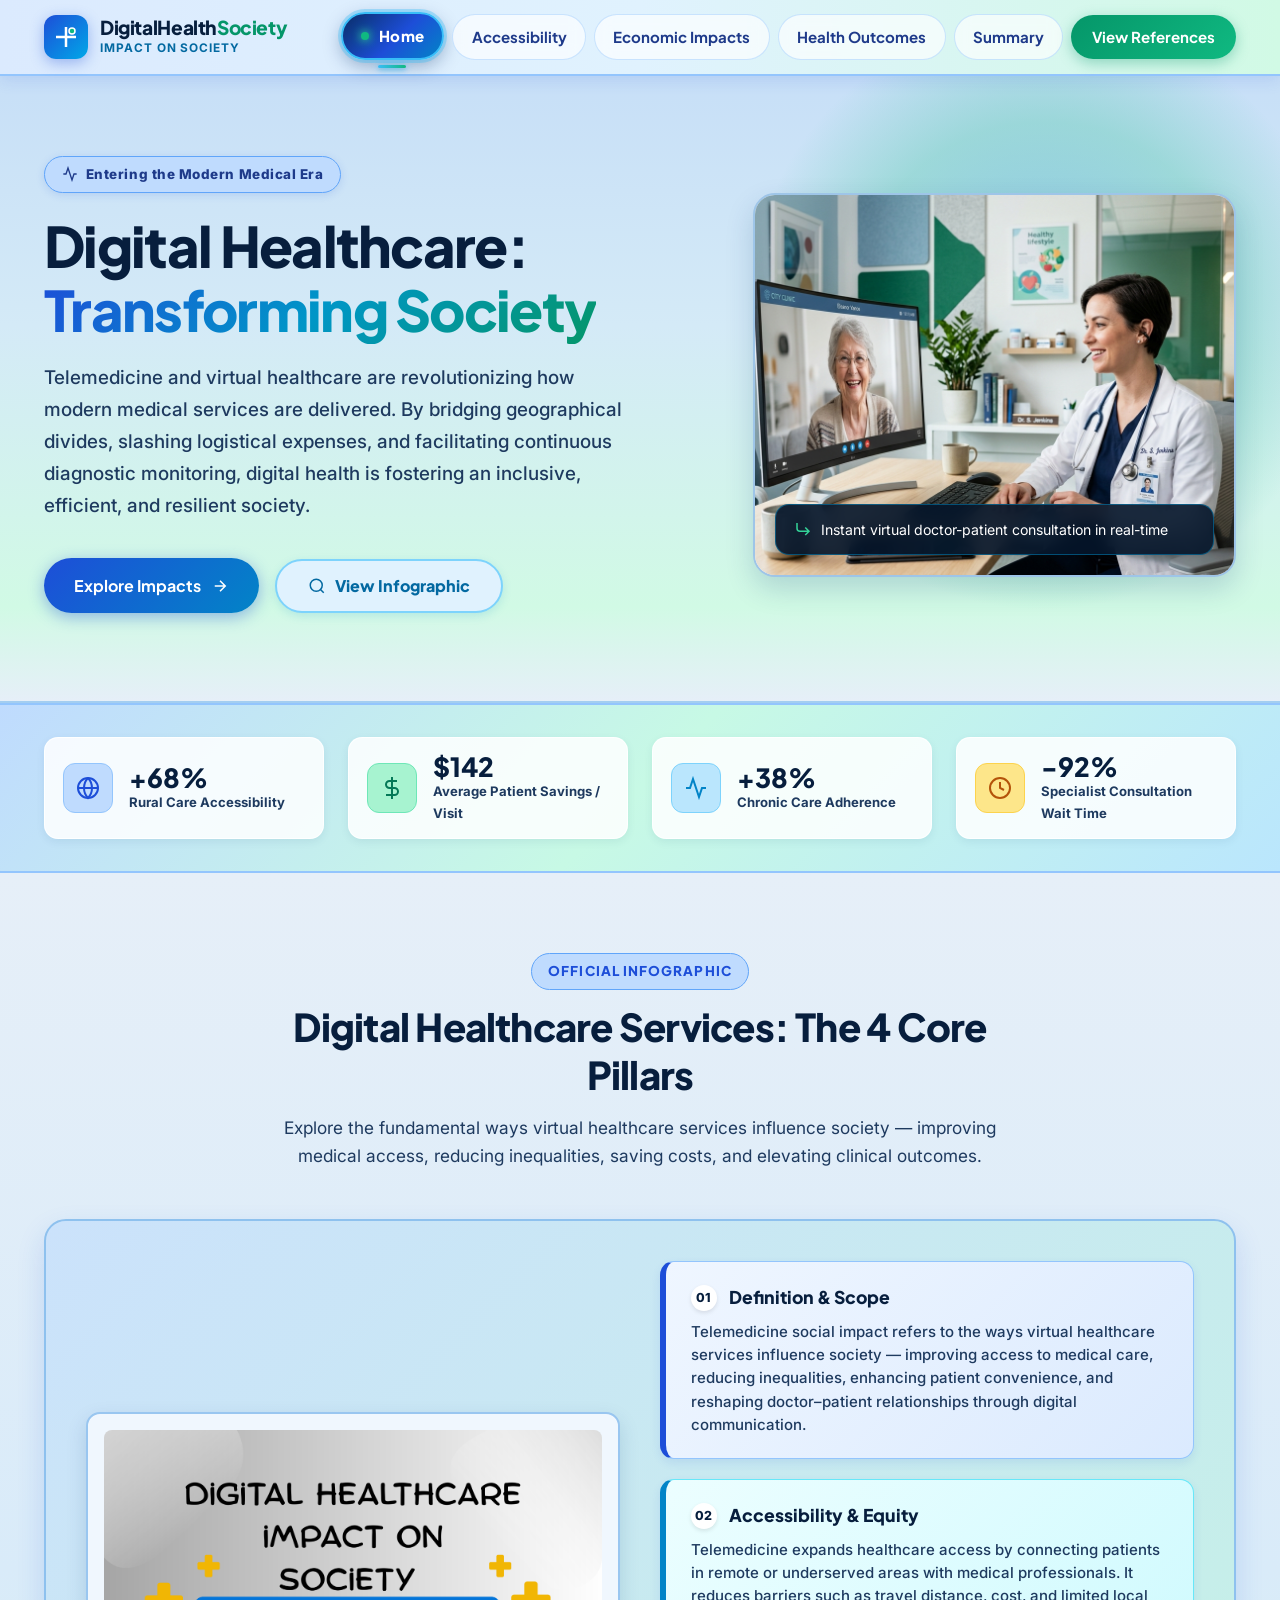
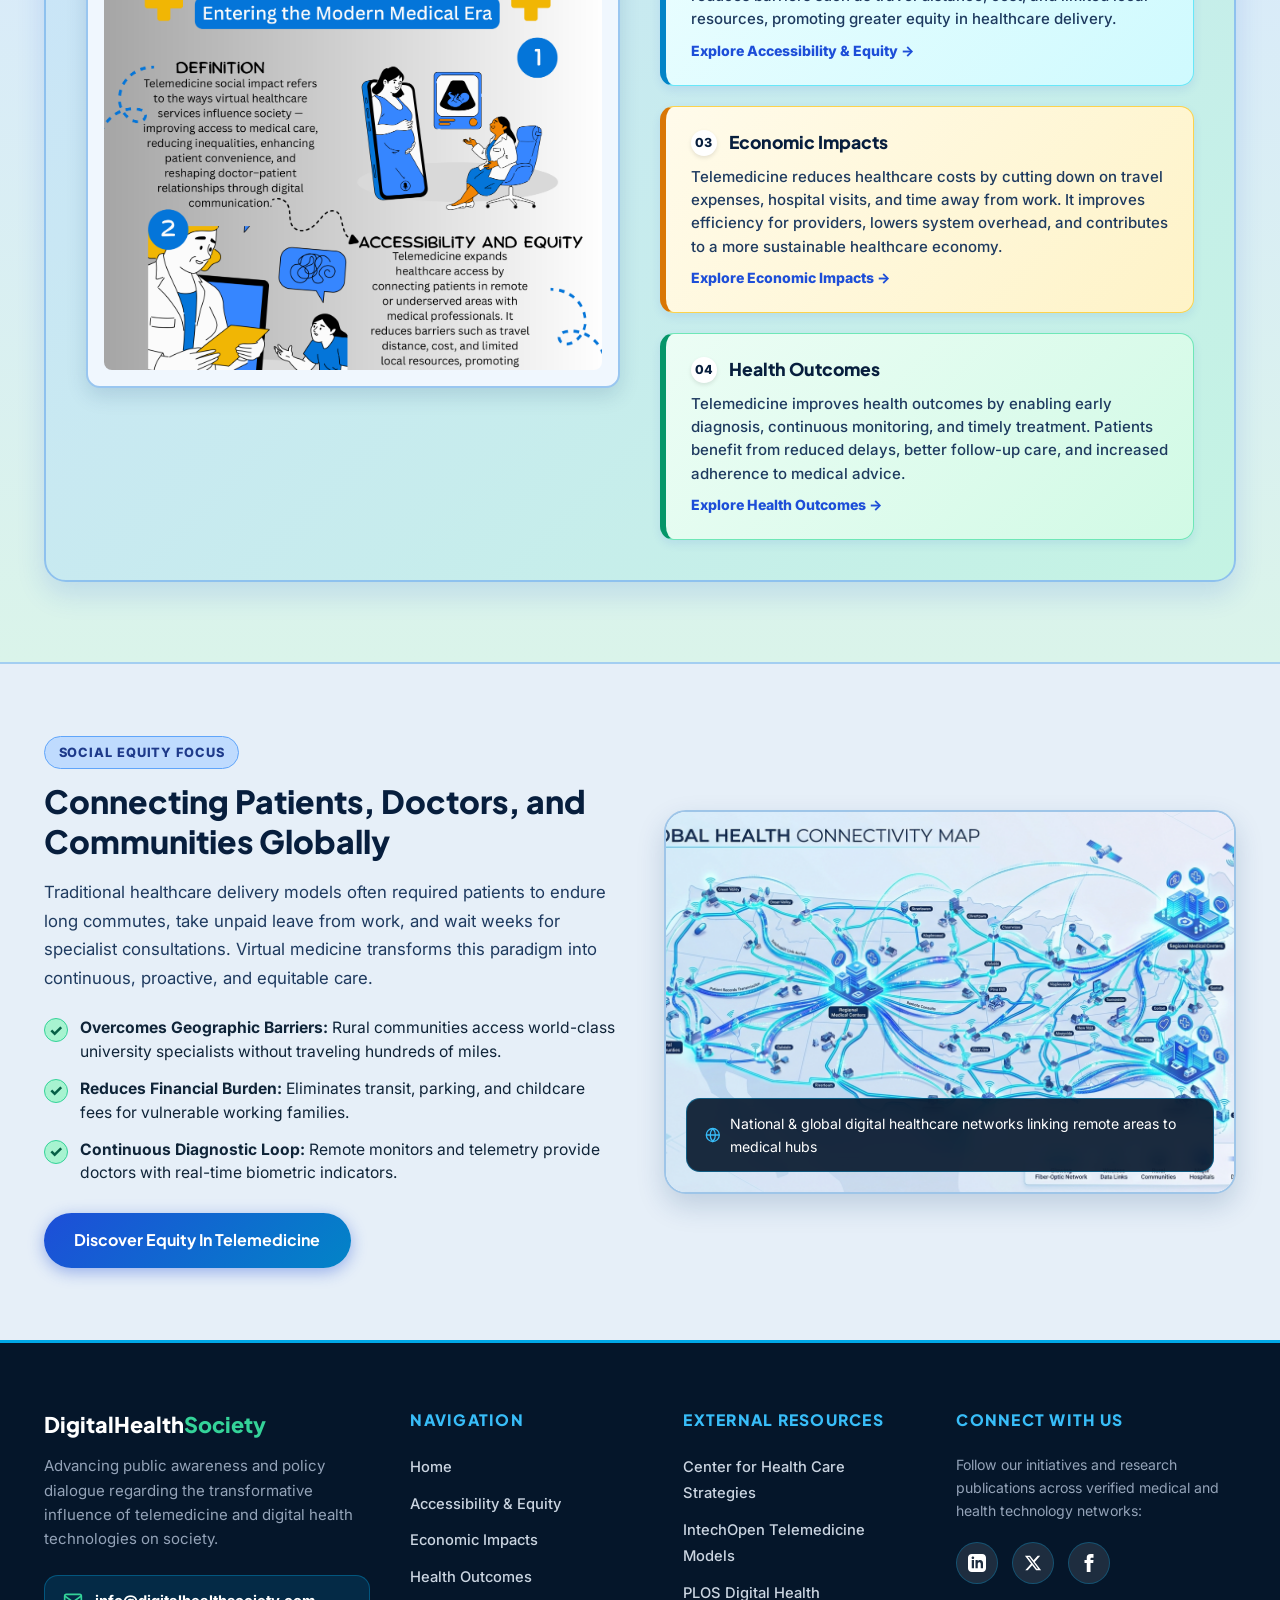
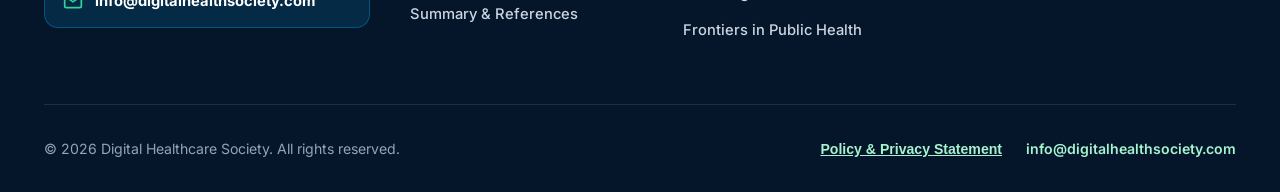
==== index.html @ 811aca98 "Initial commit" ====
<!DOCTYPE html>
<html lang="en">
<head>
  <meta charset="UTF-8">
  <meta name="viewport" content="width=device-width, initial-scale=1.0">
  <title>Digital Healthcare: Transforming Society | Telemedicine Social Impact</title>
  <meta name="description" content="Explore how telemedicine and digital healthcare influence society through expanded accessibility and equity, economic efficiency, and superior health outcomes.">
  <meta name="keywords" content="digital healthcare impact, telemedicine society, healthcare equity, virtual medicine, health outcomes, medical technology">
  
  <!-- Google Fonts: Plus Jakarta Sans & Inter -->
  <link rel="preconnect" href="https://fonts.googleapis.com">
  <link rel="preconnect" href="https://fonts.gstatic.com" crossorigin>
  <link href="https://fonts.googleapis.com/css2?family=Inter:wght@300;400;500;600;700&family=Plus+Jakarta+Sans:wght@500;600;700;800&display=swap" rel="stylesheet">
  
  <link rel="stylesheet" href="css/style.css">
  <link rel="icon" type="image/svg+xml" href="data:image/svg+xml,<svg xmlns='http://www.w3.org/2000/svg' viewBox='0 0 100 100'><circle cx='50' cy='50' r='48' fill='%231a56db'/><path d='M50 20v60M20 50h60' stroke='%2310b981' stroke-width='14' stroke-linecap='round'/></svg>">
</head>
<body>
  <!-- Accessibility Skip Link -->
  <a href="#main-content" class="skip-to-content">Skip to main content</a>

  <!-- Header Navigation -->
  <header class="site-header">
    <div class="container header-inner">
      <a href="index.html" class="brand-logo" aria-label="Digital Healthcare Society Home">
        <div class="brand-logo-badge">
          <svg width="24" height="24" viewBox="0 0 24 24" fill="none" stroke="currentColor" stroke-width="2.5">
            <path d="M12 2v20M2 12h20"/>
            <circle cx="18" cy="6" r="3" fill="#10b981" stroke="white" stroke-width="1.5"/>
          </svg>
        </div>
        <div class="brand-text-wrap">
          <span class="brand-title">DigitalHealth<span>Society</span></span>
          <span class="brand-subtitle">Impact on Society</span>
        </div>
      </a>

      <!-- Navigation Links -->
      <nav aria-label="Primary Navigation">
        <ul class="nav-menu" id="navMenu">
          <li><a href="index.html" class="nav-link active" aria-current="page">Home</a></li>
          <li><a href="accessibility.html" class="nav-link">Accessibility</a></li>
          <li><a href="economic-impacts.html" class="nav-link">Economic Impacts</a></li>
          <li><a href="health-outcomes.html" class="nav-link">Health Outcomes</a></li>
          <li><a href="summary.html" class="nav-link">Summary</a></li>
          <li><a href="summary.html#references" class="nav-link nav-cta-btn">View References</a></li>
        </ul>
      </nav>

      <!-- Mobile Menu Toggle Button -->
      <button class="mobile-toggle-btn" id="mobileMenuToggle" aria-label="Toggle navigation menu" aria-expanded="false">
        <svg width="24" height="24" viewBox="0 0 24 24" fill="none" stroke="currentColor" stroke-width="2">
          <path d="M4 6h16M4 12h16M4 18h16"/>
        </svg>
      </button>
    </div>
  </header>

  <!-- Main Content -->
  <main id="main-content">
    <!-- Hero Section -->
    <section class="hero-section">
      <div class="hero-backdrop-glow"></div>
      <div class="container hero-grid">
        <div class="hero-content">
          <div class="hero-badge">
            <svg width="16" height="16" viewBox="0 0 24 24" fill="none" stroke="currentColor" stroke-width="2">
              <path d="M22 12h-4l-3 9L9 3l-3 9H2"/>
            </svg>
            Entering the Modern Medical Era
          </div>
          <h1 class="hero-title">
            Digital Healthcare: <br><span class="gradient-text">Transforming Society</span>
          </h1>
          <p class="hero-subtext">
            Telemedicine and virtual healthcare are revolutionizing how modern medical services are delivered. By bridging geographical divides, slashing logistical expenses, and facilitating continuous diagnostic monitoring, digital health is fostering an inclusive, efficient, and resilient society.
          </p>
          <div class="hero-cta-group">
            <a href="#explore" class="btn btn-primary" id="exploreImpactsBtn">
              Explore Impacts
              <svg width="18" height="18" viewBox="0 0 24 24" fill="none" stroke="currentColor" stroke-width="2">
                <path d="M5 12h14M12 5l7 7-7 7"/>
              </svg>
            </a>
            <button type="button" class="btn btn-secondary" data-open-infographic>
              <svg width="18" height="18" viewBox="0 0 24 24" fill="none" stroke="currentColor" stroke-width="2">
                <circle cx="11" cy="11" r="8"/>
                <path d="M21 21l-4.35-4.35"/>
              </svg>
              View Infographic
            </button>
          </div>
        </div>

        <!-- Hero Visual Preview Card -->
        <div class="hero-visual">
          <div class="image-card-showcase">
            <img src="assets/images/doctor_video_call.jpg" alt="Doctor conducting a virtual telemedicine consultation with patient on computer screen" width="600" height="380">
            <div class="image-caption-pill">
              <svg width="18" height="18" viewBox="0 0 24 24" fill="none" stroke="#34d399" stroke-width="2">
                <path d="M15 10l5 5-5 5M4 4v7a4 4 0 004 4h11"/>
              </svg>
              <span>Instant virtual doctor-patient consultation in real-time</span>
            </div>
          </div>
        </div>
      </div>
    </section>

    <!-- Key Metrics Ribbon -->
    <section class="stat-ribbon" aria-label="Key Healthcare Impacts">
      <div class="container stat-ribbon-grid">
        <div class="stat-ribbon-card">
          <div class="stat-icon-circle stat-icon-blue">
            <svg width="24" height="24" viewBox="0 0 24 24" fill="none" stroke="currentColor" stroke-width="2">
              <circle cx="12" cy="12" r="10"/><path d="M12 2a14.5 14.5 0 000 20 14.5 14.5 0 000-20M2 12h20"/>
            </svg>
          </div>
          <div>
            <div class="stat-val">+68%</div>
            <div class="stat-label">Rural Care Accessibility</div>
          </div>
        </div>

        <div class="stat-ribbon-card">
          <div class="stat-icon-circle stat-icon-green">
            <svg width="24" height="24" viewBox="0 0 24 24" fill="none" stroke="currentColor" stroke-width="2">
              <path d="M12 1v22M17 5H9.5a3.5 3.5 0 000 7h5a3.5 3.5 0 010 7H6"/>
            </svg>
          </div>
          <div>
            <div class="stat-val">$142</div>
            <div class="stat-label">Average Patient Savings / Visit</div>
          </div>
        </div>

        <div class="stat-ribbon-card">
          <div class="stat-icon-circle stat-icon-cyan">
            <svg width="24" height="24" viewBox="0 0 24 24" fill="none" stroke="currentColor" stroke-width="2">
              <path d="M22 12h-4l-3 9L9 3l-3 9H2"/>
            </svg>
          </div>
          <div>
            <div class="stat-val">+38%</div>
            <div class="stat-label">Chronic Care Adherence</div>
          </div>
        </div>

        <div class="stat-ribbon-card">
          <div class="stat-icon-circle stat-icon-amber">
            <svg width="24" height="24" viewBox="0 0 24 24" fill="none" stroke="currentColor" stroke-width="2">
              <circle cx="12" cy="12" r="10"/><path d="M12 6v6l4 2"/>
            </svg>
          </div>
          <div>
            <div class="stat-val">-92%</div>
            <div class="stat-label">Specialist Consultation Wait Time</div>
          </div>
        </div>
      </div>
    </section>

    <!-- Infographic Section -->
    <section class="infographic-section" id="explore">
      <div class="container">
        <div class="section-header">
          <span class="section-tag">Official Infographic</span>
          <h2 class="section-title">Digital Healthcare Services: The 4 Core Pillars</h2>
          <p class="section-desc">
            Explore the fundamental ways virtual healthcare services influence society — improving medical access, reducing inequalities, saving costs, and elevating clinical outcomes.
          </p>
        </div>

        <div class="infographic-wrapper">
          <!-- Embedded Infographic Graphic -->
          <div class="infographic-card-frame">
            <img src="assets/images/digital_healthcare_infographic.png" alt="Digital Healthcare Services Infographic detailing Definition, Accessibility and Equity, Economic Impacts, and Health Outcomes" class="infographic-preview-img" data-open-infographic>
            <div class="infographic-overlay-action">
              <button type="button" class="zoom-btn" data-open-infographic>
                <svg width="20" height="20" viewBox="0 0 24 24" fill="none" stroke="currentColor" stroke-width="2">
                  <circle cx="11" cy="11" r="8"/><path d="M21 21l-4.35-4.35M11 8v6M8 11h6"/>
                </svg>
                Click to Expand Full Infographic
              </button>
              <a href="assets/digital_healthcare_infographic.pdf" download class="btn btn-secondary" style="font-size: 0.85rem; padding: 0.5rem 1.2rem;">
                <svg width="16" height="16" viewBox="0 0 24 24" fill="none" stroke="currentColor" stroke-width="2">
                  <path d="M21 15v4a2 2 0 01-2 2H5a2 2 0 01-2-2v-4M7 10l5 5 5-5M12 15V3"/>
                </svg>
                Download PDF
              </a>
            </div>
          </div>

          <!-- 4 Pillars Interactive Explanations -->
          <div class="infographic-pillars">
            <!-- Pillar 1: Definition -->
            <div class="pillar-card">
              <div class="pillar-header">
                <span class="pillar-num">01</span>
                <h3 class="pillar-title">Definition & Scope</h3>
              </div>
              <p class="pillar-desc">
                Telemedicine social impact refers to the ways virtual healthcare services influence society — improving access to medical care, reducing inequalities, enhancing patient convenience, and reshaping doctor–patient relationships through digital communication.
              </p>
            </div>

            <!-- Pillar 2: Accessibility and Equity -->
            <div class="pillar-card pillar-cyan">
              <div class="pillar-header">
                <span class="pillar-num">02</span>
                <h3 class="pillar-title">Accessibility & Equity</h3>
              </div>
              <p class="pillar-desc">
                Telemedicine expands healthcare access by connecting patients in remote or underserved areas with medical professionals. It reduces barriers such as travel distance, cost, and limited local resources, promoting greater equity in healthcare delivery.
              </p>
              <a href="accessibility.html" class="pillar-link">
                Explore Accessibility & Equity &rarr;
              </a>
            </div>

            <!-- Pillar 3: Economic Impacts -->
            <div class="pillar-card pillar-amber">
              <div class="pillar-header">
                <span class="pillar-num">03</span>
                <h3 class="pillar-title">Economic Impacts</h3>
              </div>
              <p class="pillar-desc">
                Telemedicine reduces healthcare costs by cutting down on travel expenses, hospital visits, and time away from work. It improves efficiency for providers, lowers system overhead, and contributes to a more sustainable healthcare economy.
              </p>
              <a href="economic-impacts.html" class="pillar-link">
                Explore Economic Impacts &rarr;
              </a>
            </div>

            <!-- Pillar 4: Health Outcomes -->
            <div class="pillar-card pillar-green">
              <div class="pillar-header">
                <span class="pillar-num">04</span>
                <h3 class="pillar-title">Health Outcomes</h3>
              </div>
              <p class="pillar-desc">
                Telemedicine improves health outcomes by enabling early diagnosis, continuous monitoring, and timely treatment. Patients benefit from reduced delays, better follow-up care, and increased adherence to medical advice.
              </p>
              <a href="health-outcomes.html" class="pillar-link">
                Explore Health Outcomes &rarr;
              </a>
            </div>
          </div>
        </div>
      </div>
    </section>

    <!-- Society Transformation Overview Grid -->
    <section class="section-pad">
      <div class="container">
        <div class="grid-2col">
          <div>
            <span class="feature-tag feature-tag-blue">Social Equity Focus</span>
            <h2 class="content-title">Connecting Patients, Doctors, and Communities Globally</h2>
            <p class="content-body">
              Traditional healthcare delivery models often required patients to endure long commutes, take unpaid leave from work, and wait weeks for specialist consultations. Virtual medicine transforms this paradigm into continuous, proactive, and equitable care.
            </p>
            <ul class="content-feature-list">
              <li class="content-feature-item">
                <span class="check-icon-circle">&#10003;</span>
                <span><strong>Overcomes Geographic Barriers:</strong> Rural communities access world-class university specialists without traveling hundreds of miles.</span>
              </li>
              <li class="content-feature-item">
                <span class="check-icon-circle">&#10003;</span>
                <span><strong>Reduces Financial Burden:</strong> Eliminates transit, parking, and childcare fees for vulnerable working families.</span>
              </li>
              <li class="content-feature-item">
                <span class="check-icon-circle">&#10003;</span>
                <span><strong>Continuous Diagnostic Loop:</strong> Remote monitors and telemetry provide doctors with real-time biometric indicators.</span>
              </li>
            </ul>
            <a href="accessibility.html" class="btn btn-primary">
              Discover Equity In Telemedicine
            </a>
          </div>
          <div class="image-card-showcase">
            <img src="assets/images/digital_connectivity_map.jpg" alt="Map with digital connections illustrating rural and urban healthcare networks" width="600" height="380">
            <div class="image-caption-pill">
              <svg width="18" height="18" viewBox="0 0 24 24" fill="none" stroke="#38bdf8" stroke-width="2">
                <circle cx="12" cy="12" r="10"/><path d="M12 2a14.5 14.5 0 000 20 14.5 14.5 0 000-20M2 12h20"/>
              </svg>
              <span>National & global digital healthcare networks linking remote areas to medical hubs</span>
            </div>
          </div>
        </div>
      </div>
    </section>
  </main>

  <!-- Infographic Fullscreen Lightbox Modal -->
  <div class="modal-backdrop" id="infographicModal" role="dialog" aria-modal="true" aria-labelledby="infographicModalTitle">
    <div class="modal-dialog large-image-dialog">
      <div class="modal-header">
        <h3 class="modal-title" id="infographicModalTitle">Digital Healthcare Services Infographic</h3>
        <button class="modal-close-btn" data-close-infographic aria-label="Close modal">&times;</button>
      </div>
      <div class="modal-body" style="text-align: center; background: #0f172a;">
        <img src="assets/images/digital_healthcare_infographic.png" alt="High-resolution Digital Healthcare Services Infographic" class="modal-image-view">
      </div>
    </div>
  </div>

  <!-- Privacy Policy & Terms Modal -->
  <div class="modal-backdrop" id="privacyModal" role="dialog" aria-modal="true" aria-labelledby="privacyModalTitle">
    <div class="modal-dialog">
      <div class="modal-header">
        <h3 class="modal-title" id="privacyModalTitle">Policy & Privacy Statement</h3>
        <button class="modal-close-btn" data-close-privacy aria-label="Close modal">&times;</button>
      </div>
      <div class="modal-body">
        <h4 style="margin-bottom: 0.5rem; color: var(--primary-navy);">Informational & Educational Mission</h4>
        <p style="margin-bottom: 1rem; color: var(--text-muted); font-size: 0.95rem;">
          The Digital Healthcare Society portal is an open educational initiative dedicated to examining the social, economic, and clinical impacts of virtual care. The materials provided herein are for academic, analytical, and public engagement purposes.
        </p>
        <h4 style="margin-bottom: 0.5rem; color: var(--primary-navy);">Patient Privacy & HIPAA Compliance</h4>
        <p style="margin-bottom: 1rem; color: var(--text-muted); font-size: 0.95rem;">
          Digital healthcare technologies must strictly safeguard Protected Health Information (PHI) under HIPAA, GDPR, and corresponding international regulations. We advocate for end-to-end encryption, accessible patient consenting protocols, and sovereign data privacy.
        </p>
        <h4 style="margin-bottom: 0.5rem; color: var(--primary-navy);">Medical Disclaimer</h4>
        <p style="color: var(--text-muted); font-size: 0.95rem;">
          Content on this platform does not constitute personalized medical advice, diagnosis, or clinical prescriptions. Always consult a licensed healthcare practitioner for medical guidance.
        </p>
      </div>
    </div>
  </div>

  <!-- Standardized Footer -->
  <footer class="site-footer">
    <div class="container">
      <div class="footer-top-grid">
        <!-- Col 1: Brand -->
        <div>
          <div class="footer-brand-title">DigitalHealth<span>Society</span></div>
          <p class="footer-brand-desc">
            Advancing public awareness and policy dialogue regarding the transformative influence of telemedicine and digital health technologies on society.
          </p>
          <div class="contact-email-box">
            <svg width="20" height="20" viewBox="0 0 24 24" fill="none" stroke="#34d399" stroke-width="2">
              <path d="M4 4h16c1.1 0 2 .9 2 2v12c0 1.1-.9 2-2 2H4c-1.1 0-2-.9-2-2V6c0-1.1.9-2 2-2z"/>
              <polyline points="22,6 12,13 2,6"/>
            </svg>
            <a href="mailto:info@digitalhealthsociety.com" class="contact-email-link">info@digitalhealthsociety.com</a>
          </div>
        </div>

        <!-- Col 2: Navigation -->
        <div>
          <h4 class="footer-col-title">Navigation</h4>
          <ul class="footer-links-list">
            <li><a href="index.html" class="footer-link">Home</a></li>
            <li><a href="accessibility.html" class="footer-link">Accessibility & Equity</a></li>
            <li><a href="economic-impacts.html" class="footer-link">Economic Impacts</a></li>
            <li><a href="health-outcomes.html" class="footer-link">Health Outcomes</a></li>
            <li><a href="summary.html" class="footer-link">Summary & References</a></li>
          </ul>
        </div>

        <!-- Col 3: External Authoritative Resources -->
        <div>
          <h4 class="footer-col-title">External Resources</h4>
          <ul class="footer-links-list">
            <li><a href="https://www.chcs.org/" target="_blank" rel="noopener noreferrer" class="footer-link">Center for Health Care Strategies</a></li>
            <li><a href="https://www.intechopen.com/books/telemedicine-models-of-care" target="_blank" rel="noopener noreferrer" class="footer-link">IntechOpen Telemedicine Models</a></li>
            <li><a href="https://journals.plos.org/digitalhealth/" target="_blank" rel="noopener noreferrer" class="footer-link">PLOS Digital Health</a></li>
            <li><a href="https://www.frontiersin.org/journals/public-health" target="_blank" rel="noopener noreferrer" class="footer-link">Frontiers in Public Health</a></li>
          </ul>
        </div>

        <!-- Col 4: Social Media & Connect -->
        <div>
          <h4 class="footer-col-title">Connect With Us</h4>
          <p style="font-size: 0.88rem; color: #94a3b8; margin-bottom: 1.25rem;">
            Follow our initiatives and research publications across verified medical and health technology networks:
          </p>
          <div class="social-icons-row">
            <!-- LinkedIn -->
            <a href="https://www.linkedin.com" target="_blank" rel="noopener noreferrer" class="social-icon-btn" aria-label="Follow on LinkedIn">
              <svg width="18" height="18" viewBox="0 0 24 24" fill="currentColor">
                <path d="M19 0h-14c-2.761 0-5 2.239-5 5v14c0 2.761 2.239 5 5 5h14c2.762 0 5-2.239 5-5v-14c0-2.761-2.238-5-5-5zm-11 19h-3v-11h3v11zm-1.5-12.268c-.966 0-1.75-.79-1.75-1.764s.784-1.764 1.75-1.764 1.75.79 1.75 1.764-.783 1.764-1.75 1.764zm13.5 12.268h-3v-5.604c0-3.368-4-3.113-4 0v5.604h-3v-11h3v1.765c1.396-2.586 7-2.777 7 2.476v6.759z"/>
              </svg>
            </a>
            <!-- Twitter / X -->
            <a href="https://twitter.com" target="_blank" rel="noopener noreferrer" class="social-icon-btn" aria-label="Follow on Twitter">
              <svg width="18" height="18" viewBox="0 0 24 24" fill="currentColor">
                <path d="M18.244 2.25h3.308l-7.227 8.26 8.502 11.24H16.17l-5.214-6.817L4.99 21.75H1.68l7.73-8.835L1.254 2.25H8.08l4.713 6.231zm-1.161 17.52h1.833L7.084 4.126H5.117z"/>
              </svg>
            </a>
            <!-- Facebook -->
            <a href="https://facebook.com" target="_blank" rel="noopener noreferrer" class="social-icon-btn" aria-label="Follow on Facebook">
              <svg width="18" height="18" viewBox="0 0 24 24" fill="currentColor">
                <path d="M9 8H6v4h3v12h5V12h3.642L18 8h-4V6.333C14 5.374 14.5 5 15.5 5H18V0h-3.808C10.595 0 9 1.582 9 4.615V8z"/>
              </svg>
            </a>
          </div>
        </div>
      </div>

      <div class="footer-bottom-bar">
        <div>&copy; 2026 Digital Healthcare Society. All rights reserved.</div>
        <div style="display: flex; gap: 1.5rem; align-items: center;">
          <button type="button" class="footer-privacy-btn" data-open-privacy>Policy & Privacy Statement</button>
          <a href="mailto:info@digitalhealthsociety.com" class="footer-privacy-btn" style="text-decoration: none;">info@digitalhealthsociety.com</a>
        </div>
      </div>
    </div>
  </footer>

  <!-- Scripts -->
  <script src="js/main.js"></script>
</body>
</html>
---- css/style.css ----
/* ==========================================================================
   Digital Healthcare: Impact on Society - Vibrant Medical Theme
   Palette: Rich Medical Sapphire, Vibrant Cyan, Radiant Emerald, Mint, Gold
   Warm colored washes, vibrant cards, glowing badges, no sterile white!
   ========================================================================== */

:root {
  /* Brand Healthcare Colors - More Vibrant */
  --primary-navy: #071e3d;
  --primary-deep: #0c3e74;
  --primary-blue: #1d4ed8;
  --primary-blue-hover: #1e40af;
  --primary-blue-light: #dbeafe;
  --primary-blue-soft: rgba(29, 78, 216, 0.12);

  --accent-cyan: #0284c7;
  --accent-cyan-vibrant: #00a8e8;
  --accent-cyan-light: #cffafe;
  --accent-cyan-soft: rgba(2, 132, 199, 0.12);

  --accent-green: #059669;
  --accent-green-dark: #047857;
  --accent-green-light: #d1fae5;
  --accent-green-soft: rgba(5, 150, 105, 0.12);
  --accent-mint: #10b981;

  --accent-amber: #d97706;
  --accent-amber-light: #fef3c7;
  --accent-purple: #7c3aed;
  --accent-purple-light: #ede9fe;

  /* Rich Color Backgrounds (Zero Sterile White) */
  --bg-page: #e6eff8;
  --bg-page-alt: #dbe9f6;
  --bg-surface: #f0f7fd;
  --bg-surface-alt: #d5e5f5;
  --bg-card: #ffffff;
  --border-light: #b9d5ee;
  --border-medium: #9ec5e8;
  --border-focus: #3b82f6;

  /* Text Colors */
  --text-main: #0a1f33;
  --text-muted: #3d566e;
  --text-light: #627d98;
  --text-white: #ffffff;

  /* Elevations & Glow Shadows */
  --shadow-sm: 0 2px 5px rgba(12, 62, 116, 0.08);
  --shadow-md: 0 5px 12px rgba(12, 62, 116, 0.12), 0 2px 4px rgba(12, 62, 116, 0.06);
  --shadow-lg: 0 12px 24px -2px rgba(12, 62, 116, 0.15), 0 4px 8px -2px rgba(12, 62, 116, 0.08);
  --shadow-xl: 0 20px 35px -4px rgba(12, 62, 116, 0.2), 0 8px 16px -4px rgba(12, 62, 116, 0.1);
  --shadow-glow-blue: 0 0 25px rgba(29, 78, 216, 0.28);
  --shadow-glow-cyan: 0 0 25px rgba(2, 132, 199, 0.28);
  --shadow-glow-green: 0 0 25px rgba(5, 150, 105, 0.28);

  /* Typography */
  --font-heading: 'Plus Jakarta Sans', system-ui, -apple-system, sans-serif;
  --font-body: 'Inter', system-ui, -apple-system, sans-serif;

  /* Layout */
  --container-max: 1240px;
  --header-height: 76px;
  --radius-sm: 8px;
  --radius-md: 14px;
  --radius-lg: 22px;
  --radius-full: 9999px;
  --transition: all 0.25s cubic-bezier(0.4, 0, 0.2, 1);
}

/* Reset & Global */
*, *::before, *::after {
  box-sizing: border-box;
  margin: 0;
  padding: 0;
}

html {
  scroll-behavior: smooth;
  font-size: 16px;
}

body {
  font-family: var(--font-body);
  background-color: var(--bg-page);
  color: var(--text-main);
  line-height: 1.65;
  -webkit-font-smoothing: antialiased;
  min-height: 100vh;
  display: flex;
  flex-direction: column;
}

a {
  color: var(--primary-blue);
  text-decoration: none;
  transition: var(--transition);
}

a:hover {
  color: var(--primary-deep);
}

img {
  max-width: 100%;
  height: auto;
  display: block;
}

.container {
  width: 100%;
  max-width: var(--container-max);
  margin-left: auto;
  margin-right: auto;
  padding-left: 1.5rem;
  padding-right: 1.5rem;
}

.skip-to-content {
  position: absolute;
  top: -50px;
  left: 1rem;
  background: var(--primary-blue);
  color: #ffffff;
  padding: 0.75rem 1.25rem;
  z-index: 1000;
  border-radius: var(--radius-sm);
  font-weight: 600;
  transition: top 0.2s ease;
}
.skip-to-content:focus {
  top: 1rem;
}

/* ==========================================================================
   Header & Navigation
   ========================================================================== */
.site-header {
  position: sticky;
  top: 0;
  z-index: 900;
  background: linear-gradient(90deg, #dbeafe 0%, #e0f2fe 50%, #d1fae5 100%);
  border-bottom: 2px solid #93c5fd;
  box-shadow: 0 4px 15px rgba(29, 78, 216, 0.12);
  height: var(--header-height);
  display: flex;
  align-items: center;
}

.header-inner {
  display: flex;
  align-items: center;
  justify-content: space-between;
  width: 100%;
}

.brand-logo {
  display: flex;
  align-items: center;
  gap: 0.75rem;
  text-decoration: none;
}

.brand-logo-badge {
  width: 44px;
  height: 44px;
  border-radius: 12px;
  background: linear-gradient(135deg, #1d4ed8, #00a8e8);
  display: flex;
  align-items: center;
  justify-content: center;
  color: white;
  box-shadow: 0 4px 14px rgba(29, 78, 216, 0.35);
}

.brand-text-wrap {
  display: flex;
  flex-direction: column;
}

.brand-title {
  font-family: var(--font-heading);
  font-size: 1.2rem;
  font-weight: 800;
  color: var(--primary-navy);
  letter-spacing: -0.02em;
  line-height: 1.2;
}

.brand-title span {
  color: var(--accent-green);
}

.brand-subtitle {
  font-size: 0.74rem;
  font-weight: 700;
  text-transform: uppercase;
  letter-spacing: 0.08em;
  color: #0369a1;
}

/* Nav Menu */
.nav-menu {
  display: flex;
  align-items: center;
  list-style: none;
  gap: 0.5rem;
}

.nav-link {
  position: relative;
  display: inline-flex;
  align-items: center;
  gap: 0.45rem;
  padding: 0.6rem 1.15rem;
  font-family: var(--font-heading);
  font-size: 0.94rem;
  font-weight: 700;
  color: #1e3a8a;
  border-radius: var(--radius-full);
  transition: all 0.25s cubic-bezier(0.4, 0, 0.2, 1);
  border: 1.5px solid rgba(147, 197, 253, 0.45);
  background: rgba(255, 255, 255, 0.65);
  backdrop-filter: blur(8px);
}

.nav-link:hover {
  color: #ffffff;
  background-color: var(--primary-blue);
  border-color: var(--primary-blue);
  box-shadow: 0 4px 12px rgba(29, 78, 216, 0.28);
  transform: translateY(-1.5px);
}

/* Highly Prominent Active Page Highlight */
.nav-link.active {
  color: #ffffff !important;
  background: linear-gradient(135deg, #0a2e68 0%, #1d4ed8 55%, #0284c7 100%) !important;
  font-weight: 800;
  letter-spacing: 0.01em;
  border: 2px solid #38bdf8 !important;
  box-shadow: 0 0 0 3px rgba(56, 189, 248, 0.35), 0 6px 18px rgba(10, 46, 104, 0.35) !important;
  transform: translateY(-1px);
}

/* Pulsing Glowing Live Dot for Active Page */
.nav-link.active::before {
  content: '';
  display: inline-block;
  width: 8px;
  height: 8px;
  border-radius: 50%;
  background-color: #10b981;
  box-shadow: 0 0 8px #34d399, 0 0 14px #10b981;
  animation: activeDotPulse 2s infinite ease-in-out;
  margin-right: 3px;
  flex-shrink: 0;
  pointer-events: none;
}

/* Active Bottom Tab Accent Bar */
.nav-link.active::after {
  content: '';
  position: absolute;
  bottom: -10px;
  left: 50%;
  transform: translateX(-50%);
  width: 28px;
  height: 3.5px;
  border-radius: 4px;
  background: linear-gradient(90deg, #38bdf8, #10b981);
  box-shadow: 0 0 8px #38bdf8, 0 2px 4px rgba(2, 132, 199, 0.3);
  pointer-events: none;
}

@keyframes activeDotPulse {
  0%, 100% {
    transform: scale(1);
    opacity: 1;
    box-shadow: 0 0 8px #34d399, 0 0 14px #10b981;
  }
  50% {
    transform: scale(1.35);
    opacity: 0.85;
    box-shadow: 0 0 12px #34d399, 0 0 22px #10b981;
  }
}

.nav-cta-btn {
  background: linear-gradient(135deg, #059669, #10b981) !important;
  color: white !important;
  box-shadow: 0 4px 14px rgba(5, 150, 105, 0.35) !important;
  padding: 0.6rem 1.3rem !important;
  border: none !important;
}

.nav-cta-btn:hover {
  box-shadow: 0 6px 18px rgba(5, 150, 105, 0.5) !important;
  transform: translateY(-2px) !important;
}

.mobile-toggle-btn {
  display: none;
  background: none;
  border: none;
  padding: 0.5rem;
  cursor: pointer;
  color: var(--text-main);
}

/* ==========================================================================
   Hero Section
   ========================================================================== */
.hero-section {
  position: relative;
  overflow: hidden;
  padding: 5rem 0 5.5rem;
  background: linear-gradient(180deg, #c7dff7 0%, #d4eaf7 40%, #d1fae5 85%, var(--bg-page) 100%);
  border-bottom: 2px solid #a3cef1;
}

.hero-backdrop-glow {
  position: absolute;
  top: -10%;
  right: -5%;
  width: 600px;
  height: 600px;
  background: radial-gradient(circle, rgba(2, 132, 199, 0.32) 0%, rgba(16, 185, 129, 0.25) 45%, transparent 70%);
  border-radius: 50%;
  pointer-events: none;
}

.hero-grid {
  display: grid;
  grid-template-columns: 1.15fr 0.85fr;
  gap: 3.5rem;
  align-items: center;
}

.hero-badge {
  display: inline-flex;
  align-items: center;
  gap: 0.5rem;
  background: #bfdbfe;
  color: #1e3a8a;
  padding: 0.4rem 1.05rem;
  border-radius: var(--radius-full);
  font-size: 0.84rem;
  font-weight: 800;
  letter-spacing: 0.04em;
  margin-bottom: 1.25rem;
  border: 1px solid #60a5fa;
  box-shadow: 0 2px 8px rgba(29, 78, 216, 0.15);
}

.hero-title {
  font-family: var(--font-heading);
  font-size: clamp(2.3rem, 4.4vw, 3.5rem);
  font-weight: 800;
  line-height: 1.15;
  color: var(--primary-navy);
  letter-spacing: -0.03em;
  margin-bottom: 1.25rem;
}

.hero-title .gradient-text {
  background: linear-gradient(135deg, #1d4ed8 0%, #0096c7 50%, #059669 100%);
  -webkit-background-clip: text;
  -webkit-text-fill-color: transparent;
}

.hero-subtext {
  font-size: 1.18rem;
  color: #1e3a5f;
  line-height: 1.7;
  margin-bottom: 2.25rem;
  max-width: 580px;
  font-weight: 500;
}

.hero-cta-group {
  display: flex;
  flex-wrap: wrap;
  align-items: center;
  gap: 1rem;
}

.btn {
  display: inline-flex;
  align-items: center;
  justify-content: center;
  gap: 0.6rem;
  padding: 0.9rem 1.9rem;
  font-family: var(--font-heading);
  font-size: 1rem;
  font-weight: 700;
  border-radius: var(--radius-full);
  cursor: pointer;
  transition: var(--transition);
  border: none;
  text-decoration: none;
}

.btn-primary {
  background: linear-gradient(135deg, #1d4ed8 0%, #0284c7 100%);
  color: white;
  box-shadow: 0 4px 16px rgba(29, 78, 216, 0.4);
}

.btn-primary:hover {
  color: white;
  transform: translateY(-2px);
  box-shadow: 0 8px 24px rgba(29, 78, 216, 0.55);
}

.btn-secondary {
  background: #e0f2fe;
  color: #0369a1;
  border: 2px solid #7dd3fc;
  box-shadow: 0 3px 10px rgba(2, 132, 199, 0.15);
  font-weight: 800;
}

.btn-secondary:hover {
  background: #bae6fd;
  color: #0284c7;
  border-color: #38bdf8;
  transform: translateY(-2px);
}

/* Page Sub-Hero Banner */
.page-hero-banner {
  padding: 3.8rem 0 3.2rem;
  background: linear-gradient(135deg, #05162b 0%, #0a3d6d 55%, #084c47 100%);
  color: white;
  position: relative;
  overflow: hidden;
  border-bottom: 3px solid #00a8e8;
}

.page-hero-banner::after {
  content: '';
  position: absolute;
  inset: 0;
  background: radial-gradient(circle at 80% 20%, rgba(16, 185, 129, 0.3), transparent 60%);
  pointer-events: none;
}

.page-hero-content {
  position: relative;
  z-index: 2;
  max-width: 820px;
}

.page-hero-tag {
  display: inline-flex;
  align-items: center;
  gap: 0.4rem;
  background: rgba(0, 168, 232, 0.25);
  backdrop-filter: blur(8px);
  padding: 0.35rem 0.95rem;
  border-radius: var(--radius-full);
  font-size: 0.82rem;
  font-weight: 800;
  text-transform: uppercase;
  letter-spacing: 0.07em;
  color: #a7f3d0;
  margin-bottom: 1rem;
  border: 1px solid rgba(110, 231, 183, 0.4);
}

.page-hero-title {
  font-family: var(--font-heading);
  font-size: clamp(2rem, 3.6vw, 3rem);
  font-weight: 800;
  line-height: 1.2;
  letter-spacing: -0.02em;
  margin-bottom: 1rem;
}

.page-hero-desc {
  font-size: 1.15rem;
  color: #e0f2fe;
  line-height: 1.7;
}

/* Stat ribbon - Vibrant colored bar */
.stat-ribbon {
  background: linear-gradient(135deg, #bfdbfe 0%, #c7f9e5 50%, #bae6fd 100%);
  border-top: 2px solid #93c5fd;
  border-bottom: 2px solid #93c5fd;
  padding: 2rem 0;
  box-shadow: 0 4px 15px rgba(29, 78, 216, 0.08);
}

.stat-ribbon-grid {
  display: grid;
  grid-template-columns: repeat(4, 1fr);
  gap: 1.5rem;
}

.stat-ribbon-card {
  display: flex;
  align-items: center;
  gap: 1rem;
  padding: 0.85rem 1.15rem;
  background: rgba(255, 255, 255, 0.85);
  border-radius: var(--radius-md);
  border: 1.5px solid rgba(255, 255, 255, 0.9);
  box-shadow: 0 3px 8px rgba(12, 62, 116, 0.08);
  transition: var(--transition);
}

.stat-ribbon-card:hover {
  transform: translateY(-2px);
  box-shadow: 0 6px 14px rgba(12, 62, 116, 0.14);
}

.stat-icon-circle {
  width: 50px;
  height: 50px;
  border-radius: 12px;
  display: flex;
  align-items: center;
  justify-content: center;
  font-size: 1.35rem;
  flex-shrink: 0;
}

.stat-icon-blue {
  background: #bfdbfe;
  color: #1d4ed8;
  border: 1px solid #93c5fd;
}

.stat-icon-green {
  background: #a7f3d0;
  color: #047857;
  border: 1px solid #6ee7b7;
}

.stat-icon-cyan {
  background: #bae6fd;
  color: #0284c7;
  border: 1px solid #7dd3fc;
}

.stat-icon-amber {
  background: #fde68a;
  color: #b45309;
  border: 1px solid #fcd34d;
}

.stat-val {
  font-family: var(--font-heading);
  font-size: 1.65rem;
  font-weight: 800;
  color: var(--primary-navy);
  line-height: 1.1;
}

.stat-label {
  font-size: 0.82rem;
  color: #1e3a5f;
  font-weight: 700;
}

/* ==========================================================================
   Infographic Showcase (Homepage)
   ========================================================================== */
.infographic-section {
  padding: 5rem 0;
  background: linear-gradient(180deg, var(--bg-page) 0%, #d9ebf9 50%, #daf4ea 100%);
  border-bottom: 2px solid #a3cef1;
}

.section-header {
  text-align: center;
  max-width: 760px;
  margin: 0 auto 3rem;
}

.section-tag {
  display: inline-block;
  font-family: var(--font-heading);
  font-size: 0.84rem;
  font-weight: 800;
  text-transform: uppercase;
  letter-spacing: 0.08em;
  color: #1d4ed8;
  background: #bfdbfe;
  padding: 0.4rem 1rem;
  border-radius: var(--radius-full);
  margin-bottom: 0.85rem;
  border: 1.5px solid #60a5fa;
}

.section-title {
  font-family: var(--font-heading);
  font-size: clamp(1.9rem, 3vw, 2.5rem);
  font-weight: 800;
  color: var(--primary-navy);
  line-height: 1.25;
  letter-spacing: -0.02em;
  margin-bottom: 0.9rem;
}

.section-desc {
  font-size: 1.08rem;
  color: #1e3a5f;
  line-height: 1.65;
}

.infographic-wrapper {
  display: grid;
  grid-template-columns: 1fr 1fr;
  gap: 2.5rem;
  align-items: center;
  background: linear-gradient(135deg, #cbe2fb 0%, #c4f3e3 100%);
  border-radius: var(--radius-lg);
  padding: 2.5rem;
  border: 2px solid #8ec1ee;
  box-shadow: 0 12px 28px rgba(29, 78, 216, 0.15);
}

.infographic-card-frame {
  position: relative;
  background: #f0f7fe;
  border-radius: var(--radius-md);
  padding: 1rem;
  box-shadow: 0 8px 20px rgba(12, 62, 116, 0.15);
  border: 2px solid #99c6f0;
  overflow: hidden;
}

.infographic-preview-img {
  width: 100%;
  max-height: 540px;
  object-fit: cover;
  object-position: top center;
  border-radius: var(--radius-sm);
  cursor: pointer;
  transition: transform 0.3s ease;
}

.infographic-card-frame:hover .infographic-preview-img {
  transform: scale(1.015);
}

.infographic-overlay-action {
  position: absolute;
  inset: 0;
  background: rgba(5, 22, 43, 0.5);
  opacity: 0;
  display: flex;
  flex-direction: column;
  align-items: center;
  justify-content: center;
  gap: 0.75rem;
  transition: opacity 0.25s ease;
  backdrop-filter: blur(4px);
  border-radius: var(--radius-md);
}

.infographic-card-frame:hover .infographic-overlay-action {
  opacity: 1;
}

.zoom-btn {
  background: #ffffff;
  color: #1d4ed8;
  border: 2px solid #1d4ed8;
  padding: 0.8rem 1.5rem;
  border-radius: var(--radius-full);
  font-family: var(--font-heading);
  font-size: 0.95rem;
  font-weight: 800;
  display: inline-flex;
  align-items: center;
  gap: 0.5rem;
  cursor: pointer;
  box-shadow: var(--shadow-lg);
  transition: var(--transition);
}

.zoom-btn:hover {
  background: #1d4ed8;
  color: white;
  transform: translateY(-2px);
}

/* 4 Pillars - Color-Coded Tinted Cards */
.infographic-pillars {
  display: flex;
  flex-direction: column;
  gap: 1.25rem;
}

.pillar-card {
  background: linear-gradient(135deg, #eff6ff 0%, #dbeafe 100%);
  border-radius: var(--radius-md);
  padding: 1.35rem 1.55rem;
  border-left: 6px solid #1d4ed8;
  box-shadow: 0 4px 10px rgba(29, 78, 216, 0.1);
  transition: var(--transition);
  border-top: 1.5px solid #93c5fd;
  border-right: 1.5px solid #93c5fd;
  border-bottom: 1.5px solid #93c5fd;
}

.pillar-card:hover {
  transform: translateY(-2px);
  box-shadow: 0 8px 18px rgba(29, 78, 216, 0.18);
}

.pillar-card.pillar-cyan {
  background: linear-gradient(135deg, #ecfeff 0%, #cffafe 100%);
  border-left-color: #0284c7;
  border-top-color: #67e8f9;
  border-right-color: #67e8f9;
  border-bottom-color: #67e8f9;
}

.pillar-card.pillar-amber {
  background: linear-gradient(135deg, #fffbeb 0%, #fef3c7 100%);
  border-left-color: #d97706;
  border-top-color: #fcd34d;
  border-right-color: #fcd34d;
  border-bottom-color: #fcd34d;
}

.pillar-card.pillar-green {
  background: linear-gradient(135deg, #ecfdf5 0%, #d1fae5 100%);
  border-left-color: #059669;
  border-top-color: #6ee7b7;
  border-right-color: #6ee7b7;
  border-bottom-color: #6ee7b7;
}

.pillar-header {
  display: flex;
  align-items: center;
  gap: 0.75rem;
  margin-bottom: 0.45rem;
}

.pillar-num {
  font-size: 0.78rem;
  font-weight: 800;
  width: 26px;
  height: 26px;
  border-radius: 50%;
  background: #ffffff;
  display: flex;
  align-items: center;
  justify-content: center;
  color: var(--primary-navy);
  box-shadow: 0 2px 4px rgba(0, 0, 0, 0.1);
}

.pillar-title {
  font-family: var(--font-heading);
  font-size: 1.1rem;
  font-weight: 800;
  color: var(--primary-navy);
}

.pillar-desc {
  font-size: 0.94rem;
  color: #1e3a5f;
  line-height: 1.55;
  font-weight: 500;
}

.pillar-link {
  display: inline-flex;
  align-items: center;
  gap: 0.35rem;
  font-size: 0.88rem;
  font-weight: 800;
  margin-top: 0.5rem;
  color: var(--primary-blue);
}

/* ==========================================================================
   Content Sections, Grids & Visual Showcase
   ========================================================================== */
.section-pad {
  padding: 4.5rem 0;
}

.section-tinted-blue {
  background: linear-gradient(180deg, #dceefc 0%, #e8f4fc 100%);
  border-top: 2px solid #b3d7f5;
  border-bottom: 2px solid #b3d7f5;
}

.section-tinted-green {
  background: linear-gradient(180deg, #d7f4e6 0%, #e5f7ee 100%);
  border-top: 2px solid #9fe4c1;
  border-bottom: 2px solid #9fe4c1;
}

.section-tinted-cyan {
  background: linear-gradient(180deg, #d8f1fe 0%, #e7f7ff 100%);
  border-top: 2px solid #99daf9;
  border-bottom: 2px solid #99daf9;
}

.grid-2col {
  display: grid;
  grid-template-columns: 1fr 1fr;
  gap: 3rem;
  align-items: center;
}

.grid-2col.reverse {
  direction: rtl;
}
.grid-2col.reverse > * {
  direction: ltr;
}

.image-card-showcase {
  position: relative;
  border-radius: var(--radius-lg);
  overflow: hidden;
  box-shadow: 0 12px 28px rgba(12, 62, 116, 0.18);
  background: #f0f7fd;
  border: 2px solid #9ec5e8;
}

.image-card-showcase img {
  width: 100%;
  height: 380px;
  object-fit: cover;
  transition: transform 0.4s ease;
}

.image-card-showcase:hover img {
  transform: scale(1.03);
}

.image-caption-pill {
  position: absolute;
  bottom: 1.25rem;
  left: 1.25rem;
  right: 1.25rem;
  background: rgba(5, 22, 43, 0.9);
  backdrop-filter: blur(8px);
  color: white;
  padding: 0.8rem 1.1rem;
  border-radius: var(--radius-md);
  font-size: 0.88rem;
  display: flex;
  align-items: center;
  gap: 0.6rem;
  border: 1px solid rgba(0, 168, 232, 0.4);
}

.feature-tag {
  display: inline-block;
  font-size: 0.8rem;
  font-weight: 800;
  text-transform: uppercase;
  letter-spacing: 0.07em;
  padding: 0.3rem 0.85rem;
  border-radius: var(--radius-full);
  margin-bottom: 0.75rem;
}

.feature-tag-blue {
  background: #bfdbfe;
  color: #1e3a8a;
  border: 1.5px solid #60a5fa;
}

.feature-tag-green {
  background: #a7f3d0;
  color: #065f46;
  border: 1.5px solid #34d399;
}

.feature-tag-cyan {
  background: #bae6fd;
  color: #0369a1;
  border: 1.5px solid #38bdf8;
}

.content-title {
  font-family: var(--font-heading);
  font-size: 2rem;
  font-weight: 800;
  color: var(--primary-navy);
  line-height: 1.25;
  margin-bottom: 1.1rem;
}

.content-body {
  font-size: 1.05rem;
  color: #1e3a5f;
  line-height: 1.7;
  margin-bottom: 1.5rem;
}

.content-feature-list {
  list-style: none;
  display: flex;
  flex-direction: column;
  gap: 0.85rem;
  margin-bottom: 1.75rem;
}

.content-feature-item {
  display: flex;
  align-items: flex-start;
  gap: 0.75rem;
  font-size: 0.98rem;
  color: #0f2438;
  line-height: 1.5;
}

.check-icon-circle {
  width: 24px;
  height: 24px;
  border-radius: 50%;
  background: #a7f3d0;
  color: #065f46;
  display: inline-flex;
  align-items: center;
  justify-content: center;
  flex-shrink: 0;
  margin-top: 2px;
  font-weight: 800;
  border: 1px solid #34d399;
}

/* ==========================================================================
   Chart Cards & Visual Analytics
   ========================================================================== */
.charts-grid {
  display: grid;
  grid-template-columns: 1fr 1fr;
  gap: 2rem;
  margin: 3rem 0;
}

.chart-card {
  background: linear-gradient(180deg, #fafdff 0%, #ebf5fe 100%);
  border-radius: var(--radius-lg);
  padding: 2rem;
  border: 2px solid #a3cdf4;
  border-top: 5px solid #1d4ed8;
  box-shadow: 0 6px 18px rgba(12, 62, 116, 0.12);
  display: flex;
  flex-direction: column;
  position: relative;
}

.chart-card-header {
  margin-bottom: 1.5rem;
}

.chart-card-title {
  font-family: var(--font-heading);
  font-size: 1.25rem;
  font-weight: 800;
  color: var(--primary-navy);
  margin-bottom: 0.35rem;
}

.chart-card-subtitle {
  font-size: 0.88rem;
  color: #355370;
  font-weight: 600;
}

.chart-canvas-container {
  position: relative;
  width: 100%;
  height: 320px;
}

.chart-card-footer {
  margin-top: 1.25rem;
  padding-top: 1rem;
  border-top: 1.5px solid #bedbf3;
  font-size: 0.82rem;
  color: #55728f;
  display: flex;
  align-items: center;
  justify-content: space-between;
  font-weight: 600;
}

/* ==========================================================================
   External Resource Link Card
   ========================================================================== */
.resource-callout-card {
  background: linear-gradient(135deg, #bfdbfe 0%, #bae6fd 50%, #bbf7d0 100%);
  border: 2px solid #60a5fa;
  border-radius: var(--radius-lg);
  padding: 2.25rem;
  margin: 3rem 0;
  display: flex;
  align-items: center;
  justify-content: space-between;
  gap: 2rem;
  box-shadow: 0 8px 22px rgba(2, 132, 199, 0.2);
}

.resource-info {
  max-width: 700px;
}

.resource-badge {
  display: inline-flex;
  align-items: center;
  gap: 0.4rem;
  background: white;
  color: #1e40af;
  font-size: 0.78rem;
  font-weight: 800;
  text-transform: uppercase;
  letter-spacing: 0.07em;
  padding: 0.3rem 0.85rem;
  border-radius: var(--radius-full);
  margin-bottom: 0.75rem;
  border: 1.5px solid #93c5fd;
  box-shadow: 0 2px 5px rgba(0, 0, 0, 0.08);
}

.resource-title {
  font-family: var(--font-heading);
  font-size: 1.45rem;
  font-weight: 800;
  color: var(--primary-navy);
  margin-bottom: 0.5rem;
}

.resource-desc {
  font-size: 0.98rem;
  color: #0f2d4a;
  line-height: 1.6;
  font-weight: 500;
}

.resource-btn {
  flex-shrink: 0;
  background: linear-gradient(135deg, #1d4ed8, #0284c7);
  color: white;
  padding: 0.9rem 1.75rem;
  border-radius: var(--radius-full);
  font-family: var(--font-heading);
  font-weight: 800;
  font-size: 0.98rem;
  display: inline-flex;
  align-items: center;
  gap: 0.5rem;
  box-shadow: 0 4px 14px rgba(29, 78, 216, 0.35);
}

.resource-btn:hover {
  background: linear-gradient(135deg, #1e40af, #0369a1);
  color: white;
  transform: translateY(-2px);
  box-shadow: 0 8px 20px rgba(29, 78, 216, 0.5);
}

/* ==========================================================================
   Interactive Calculator (Economic Impacts Page)
   ========================================================================== */
.calculator-panel {
  background: linear-gradient(135deg, #e3f2fd 0%, #e0f7ef 100%);
  border-radius: var(--radius-lg);
  border: 2px solid #90caf9;
  box-shadow: 0 10px 30px rgba(29, 78, 216, 0.15);
  padding: 2.5rem;
  margin: 3rem 0;
}

.calculator-grid {
  display: grid;
  grid-template-columns: 1.1fr 0.9fr;
  gap: 2.5rem;
  align-items: center;
}

.calc-control-group {
  margin-bottom: 1.5rem;
}

.calc-label-row {
  display: flex;
  justify-content: space-between;
  font-family: var(--font-heading);
  font-size: 0.95rem;
  font-weight: 800;
  color: var(--primary-navy);
  margin-bottom: 0.5rem;
}

.calc-slider {
  width: 100%;
  height: 9px;
  border-radius: 5px;
  background: #bbdefb;
  outline: none;
  accent-color: var(--primary-blue);
  cursor: pointer;
}

.calc-result-box {
  background: linear-gradient(135deg, #051930 0%, #0c3e6b 100%);
  color: white;
  border-radius: var(--radius-md);
  padding: 2.2rem;
  text-align: center;
  box-shadow: var(--shadow-lg);
  position: relative;
  overflow: hidden;
  border: 2px solid #00a8e8;
}

.calc-result-box::before {
  content: '';
  position: absolute;
  top: -50px;
  right: -50px;
  width: 160px;
  height: 160px;
  background: radial-gradient(circle, rgba(16, 185, 129, 0.35), transparent 70%);
  border-radius: 50%;
}

.calc-result-title {
  font-size: 0.88rem;
  text-transform: uppercase;
  letter-spacing: 0.08em;
  color: #6ee7b7;
  margin-bottom: 0.75rem;
  font-weight: 800;
}

.calc-total-savings {
  font-family: var(--font-heading);
  font-size: 3.2rem;
  font-weight: 800;
  color: white;
  line-height: 1;
  margin-bottom: 1.25rem;
  text-shadow: 0 2px 10px rgba(0, 168, 232, 0.4);
}

.calc-breakdown-row {
  display: flex;
  justify-content: space-between;
  padding: 0.65rem 0;
  border-top: 1px solid rgba(255, 255, 255, 0.18);
  font-size: 0.88rem;
  color: #e0f2fe;
}

.calc-breakdown-row strong {
  color: white;
}

/* ==========================================================================
   Telemetry Live Simulator (Health Outcomes Page)
   ========================================================================== */
.telemetry-dashboard {
  background: #041427;
  color: white;
  border-radius: var(--radius-lg);
  padding: 2.2rem;
  margin: 3rem 0;
  box-shadow: 0 14px 35px rgba(2, 132, 199, 0.25);
  border: 2px solid #00a8e8;
}

.telemetry-header {
  display: flex;
  align-items: center;
  justify-content: space-between;
  border-bottom: 1px solid rgba(255, 255, 255, 0.2);
  padding-bottom: 1rem;
  margin-bottom: 1.5rem;
}

.telemetry-title {
  font-family: var(--font-heading);
  font-size: 1.2rem;
  font-weight: 800;
  display: flex;
  align-items: center;
  gap: 0.6rem;
}

.live-pulse-dot {
  width: 12px;
  height: 12px;
  background: #10b981;
  border-radius: 50%;
  display: inline-block;
  box-shadow: 0 0 12px #10b981;
  animation: pulseAnim 1.8s infinite;
}

@keyframes pulseAnim {
  0% { transform: scale(0.9); opacity: 0.7; }
  50% { transform: scale(1.3); opacity: 1; box-shadow: 0 0 18px #10b981; }
  100% { transform: scale(0.9); opacity: 0.7; }
}

.telemetry-grid {
  display: grid;
  grid-template-columns: repeat(4, 1fr);
  gap: 1.25rem;
}

.telemetry-metric-card {
  background: rgba(2, 132, 199, 0.15);
  border: 1.5px solid rgba(0, 168, 232, 0.35);
  border-radius: var(--radius-md);
  padding: 1.35rem;
  text-align: center;
}

.telemetry-val {
  font-family: var(--font-heading);
  font-size: 2rem;
  font-weight: 800;
  color: #38bdf8;
  margin: 0.35rem 0;
}

.telemetry-sub {
  font-size: 0.78rem;
  color: #94a3b8;
  text-transform: uppercase;
  letter-spacing: 0.05em;
  font-weight: 700;
}

/* ==========================================================================
   Reference Repository & Search (Summary Page)
   ========================================================================== */
.references-section {
  background: linear-gradient(180deg, #edf5fd 0%, #e1effa 100%);
  border-radius: var(--radius-lg);
  border: 2px solid #a8d0f5;
  box-shadow: 0 8px 25px rgba(12, 62, 116, 0.12);
  padding: 2.5rem;
  margin: 3rem 0;
}

.ref-toolbar {
  display: flex;
  flex-wrap: wrap;
  align-items: center;
  justify-content: space-between;
  gap: 1rem;
  margin-bottom: 2rem;
  padding-bottom: 1.5rem;
  border-bottom: 2px solid #bcd8f2;
}

.ref-search-input {
  flex: 1;
  min-width: 260px;
  padding: 0.8rem 1.35rem;
  border: 2px solid #93c5fd;
  border-radius: var(--radius-full);
  font-family: var(--font-body);
  font-size: 0.98rem;
  outline: none;
  background: #ffffff;
  transition: var(--transition);
}

.ref-search-input:focus {
  border-color: var(--primary-blue);
  box-shadow: 0 0 0 3px rgba(29, 78, 216, 0.22);
}

.ref-filter-tags {
  display: flex;
  flex-wrap: wrap;
  gap: 0.5rem;
}

.filter-btn {
  background: #dbeafe;
  border: 1.5px solid #93c5fd;
  padding: 0.5rem 1.05rem;
  border-radius: var(--radius-full);
  font-size: 0.85rem;
  font-weight: 700;
  cursor: pointer;
  color: #1e3a8a;
  transition: var(--transition);
}

.filter-btn:hover, .filter-btn.active {
  background: #1d4ed8;
  color: white;
  border-color: #1d4ed8;
  box-shadow: 0 3px 8px rgba(29, 78, 216, 0.3);
}

.ref-list {
  display: flex;
  flex-direction: column;
  gap: 1.25rem;
}

.ref-card {
  padding: 1.6rem;
  border-radius: var(--radius-md);
  background: #ffffff;
  border: 2px solid #b6d5f0;
  transition: var(--transition);
  position: relative;
}

.ref-card:hover {
  border-color: var(--primary-blue);
  box-shadow: 0 6px 16px rgba(12, 62, 116, 0.12);
  transform: translateY(-1px);
}

.ref-card[data-category="equity"] {
  background: linear-gradient(135deg, #f0f9ff 0%, #e0f2fe 100%);
  border-color: #7dd3fc;
}

.ref-card[data-category="econ"] {
  background: linear-gradient(135deg, #f0fdf4 0%, #dcfce7 100%);
  border-color: #86efac;
}

.ref-card[data-category="clinical"] {
  background: linear-gradient(135deg, #fffbeb 0%, #fef3c7 100%);
  border-color: #fde047;
}

.ref-card[data-category="policy"] {
  background: linear-gradient(135deg, #faf5ff 0%, #ede9fe 100%);
  border-color: #c4b5fd;
}

.ref-meta-row {
  display: flex;
  align-items: center;
  justify-content: space-between;
  margin-bottom: 0.6rem;
}

.ref-tag {
  font-size: 0.74rem;
  font-weight: 800;
  text-transform: uppercase;
  letter-spacing: 0.06em;
  padding: 0.25rem 0.75rem;
  border-radius: var(--radius-full);
}

.ref-tag-equity { background: #0284c7; color: white; }
.ref-tag-econ { background: #059669; color: white; }
.ref-tag-clinical { background: #d97706; color: white; }
.ref-tag-policy { background: #7c3aed; color: white; }

.copy-citation-btn {
  background: #ffffff;
  border: 1.5px solid #93c5fd;
  padding: 0.4rem 0.85rem;
  border-radius: var(--radius-sm);
  font-size: 0.78rem;
  font-weight: 700;
  cursor: pointer;
  color: #1e3a8a;
  display: inline-flex;
  align-items: center;
  gap: 0.35rem;
  transition: var(--transition);
}

.copy-citation-btn:hover {
  color: white;
  background: #1d4ed8;
  border-color: #1d4ed8;
}

.ref-text {
  font-size: 0.98rem;
  color: #0a1f33;
  line-height: 1.6;
}

.ref-doi-link {
  font-size: 0.88rem;
  margin-top: 0.5rem;
  display: inline-block;
  color: var(--primary-blue);
  font-weight: 700;
}

/* ==========================================================================
   Footer
   ========================================================================== */
.site-footer {
  margin-top: auto;
  background: #05162a;
  color: #d1e2f2;
  padding: 4rem 0 2rem;
  border-top: 3px solid #00a8e8;
}

.footer-top-grid {
  display: grid;
  grid-template-columns: 1.4fr 1fr 1fr 1.2fr;
  gap: 2.5rem;
  margin-bottom: 3.5rem;
}

.footer-brand-title {
  font-family: var(--font-heading);
  font-size: 1.35rem;
  font-weight: 800;
  color: white;
  margin-bottom: 0.75rem;
}

.footer-brand-title span {
  color: #34d399;
}

.footer-brand-desc {
  font-size: 0.94rem;
  color: #94a3b8;
  line-height: 1.6;
  margin-bottom: 1.5rem;
}

.footer-col-title {
  font-family: var(--font-heading);
  font-size: 0.98rem;
  font-weight: 800;
  text-transform: uppercase;
  letter-spacing: 0.08em;
  color: #38bdf8;
  margin-bottom: 1.25rem;
}

.footer-links-list {
  list-style: none;
  display: flex;
  flex-direction: column;
  gap: 0.65rem;
}

.footer-link {
  color: #cbd5e1;
  font-size: 0.92rem;
  font-weight: 500;
  transition: var(--transition);
}

.footer-link:hover {
  color: #34d399;
  padding-left: 3px;
}

/* Contact Info & Socials */
.contact-email-box {
  display: flex;
  align-items: center;
  gap: 0.75rem;
  background: rgba(2, 132, 199, 0.18);
  padding: 0.85rem 1.1rem;
  border-radius: var(--radius-md);
  margin-bottom: 1.25rem;
  border: 1.5px solid rgba(0, 168, 232, 0.35);
}

.contact-email-link {
  color: white;
  font-size: 0.92rem;
  font-weight: 700;
  word-break: break-all;
}

.contact-email-link:hover {
  color: #34d399;
}

.social-icons-row {
  display: flex;
  align-items: center;
  gap: 0.85rem;
}

.social-icon-btn {
  width: 42px;
  height: 42px;
  border-radius: 50%;
  background: rgba(255, 255, 255, 0.1);
  display: flex;
  align-items: center;
  justify-content: center;
  color: white;
  font-size: 1.15rem;
  transition: var(--transition);
  border: 1.5px solid rgba(0, 168, 232, 0.3);
}

.social-icon-btn:hover {
  background: #1d4ed8;
  color: white;
  transform: translateY(-3px);
  box-shadow: 0 4px 14px rgba(29, 78, 216, 0.5);
  border-color: #1d4ed8;
}

.footer-bottom-bar {
  padding-top: 2rem;
  border-top: 1px solid rgba(255, 255, 255, 0.1);
  display: flex;
  flex-wrap: wrap;
  align-items: center;
  justify-content: space-between;
  gap: 1rem;
  font-size: 0.88rem;
  color: #94a3b8;
}

.footer-privacy-btn {
  background: none;
  border: none;
  color: #a7f3d0;
  font-size: 0.88rem;
  cursor: pointer;
  text-decoration: underline;
  font-weight: 600;
  transition: var(--transition);
}

.footer-privacy-btn:hover {
  color: white;
}

/* ==========================================================================
   Modals
   ========================================================================== */
.modal-backdrop {
  position: fixed;
  inset: 0;
  z-index: 1000;
  background: rgba(5, 18, 36, 0.85);
  backdrop-filter: blur(8px);
  display: none;
  align-items: center;
  justify-content: center;
  padding: 1.5rem;
  opacity: 0;
  transition: opacity 0.25s ease;
}

.modal-backdrop.active {
  display: flex;
  opacity: 1;
}

.modal-dialog {
  background: #eef6fd;
  border-radius: var(--radius-lg);
  max-width: 900px;
  width: 100%;
  max-height: 90vh;
  display: flex;
  flex-direction: column;
  overflow: hidden;
  box-shadow: 0 20px 40px rgba(0, 0, 0, 0.4);
  animation: modalPop 0.3s cubic-bezier(0.16, 1, 0.3, 1);
  border: 2px solid #60a5fa;
}

.modal-dialog.large-image-dialog {
  max-width: 1050px;
}

@keyframes modalPop {
  0% { transform: scale(0.95); opacity: 0; }
  100% { transform: scale(1); opacity: 1; }
}

.modal-header {
  padding: 1.25rem 1.75rem;
  display: flex;
  align-items: center;
  justify-content: space-between;
  border-bottom: 2px solid #bfdbfe;
  background: linear-gradient(90deg, #dbeafe, #e0f2fe);
}

.modal-title {
  font-family: var(--font-heading);
  font-size: 1.3rem;
  font-weight: 800;
  color: var(--primary-navy);
}

.modal-close-btn {
  background: #bfdbfe;
  border: none;
  width: 38px;
  height: 38px;
  border-radius: 50%;
  cursor: pointer;
  display: flex;
  align-items: center;
  justify-content: center;
  font-size: 1.2rem;
  color: var(--primary-navy);
  font-weight: 800;
  transition: var(--transition);
}

.modal-close-btn:hover {
  background: #ef4444;
  color: white;
}

.modal-body {
  padding: 1.75rem;
  overflow-y: auto;
  line-height: 1.7;
  color: var(--text-main);
  background: #f4f9fd;
}

.modal-image-view {
  width: 100%;
  max-height: 75vh;
  object-fit: contain;
  background: #07192d;
  border-radius: var(--radius-sm);
}

/* ==========================================================================
   Responsive Breakpoints
   ========================================================================== */
@media (max-width: 1024px) {
  .hero-grid, .infographic-wrapper, .grid-2col, .calculator-grid {
    grid-template-columns: 1fr;
    gap: 2.5rem;
  }
  .stat-ribbon-grid, .telemetry-grid {
    grid-template-columns: repeat(2, 1fr);
  }
  .charts-grid {
    grid-template-columns: 1fr;
  }
  .footer-top-grid {
    grid-template-columns: 1fr 1fr;
  }
}

@media (max-width: 768px) {
  :root {
    --header-height: 68px;
  }
  .mobile-toggle-btn {
    display: block;
  }
  .nav-menu {
    position: fixed;
    top: var(--header-height);
    left: 0;
    right: 0;
    background: #dbeafe;
    flex-direction: column;
    padding: 1.5rem;
    gap: 0.75rem;
    border-bottom: 2px solid #93c5fd;
    box-shadow: var(--shadow-lg);
    display: none;
  }
  .nav-menu.open {
    display: flex;
  }
  .nav-link {
    width: 100%;
    justify-content: flex-start;
    padding: 0.75rem 1.25rem;
  }
  .nav-link.active {
    border-left: 6px solid #10b981 !important;
    border-radius: var(--radius-md) !important;
    box-shadow: 0 4px 14px rgba(10, 46, 104, 0.35) !important;
  }
  .nav-link.active::after {
    display: none;
  }
  .stat-ribbon-grid, .telemetry-grid {
    grid-template-columns: 1fr;
  }
  .resource-callout-card {
    flex-direction: column;
    align-items: flex-start;
  }
  .footer-top-grid {
    grid-template-columns: 1fr;
  }
}
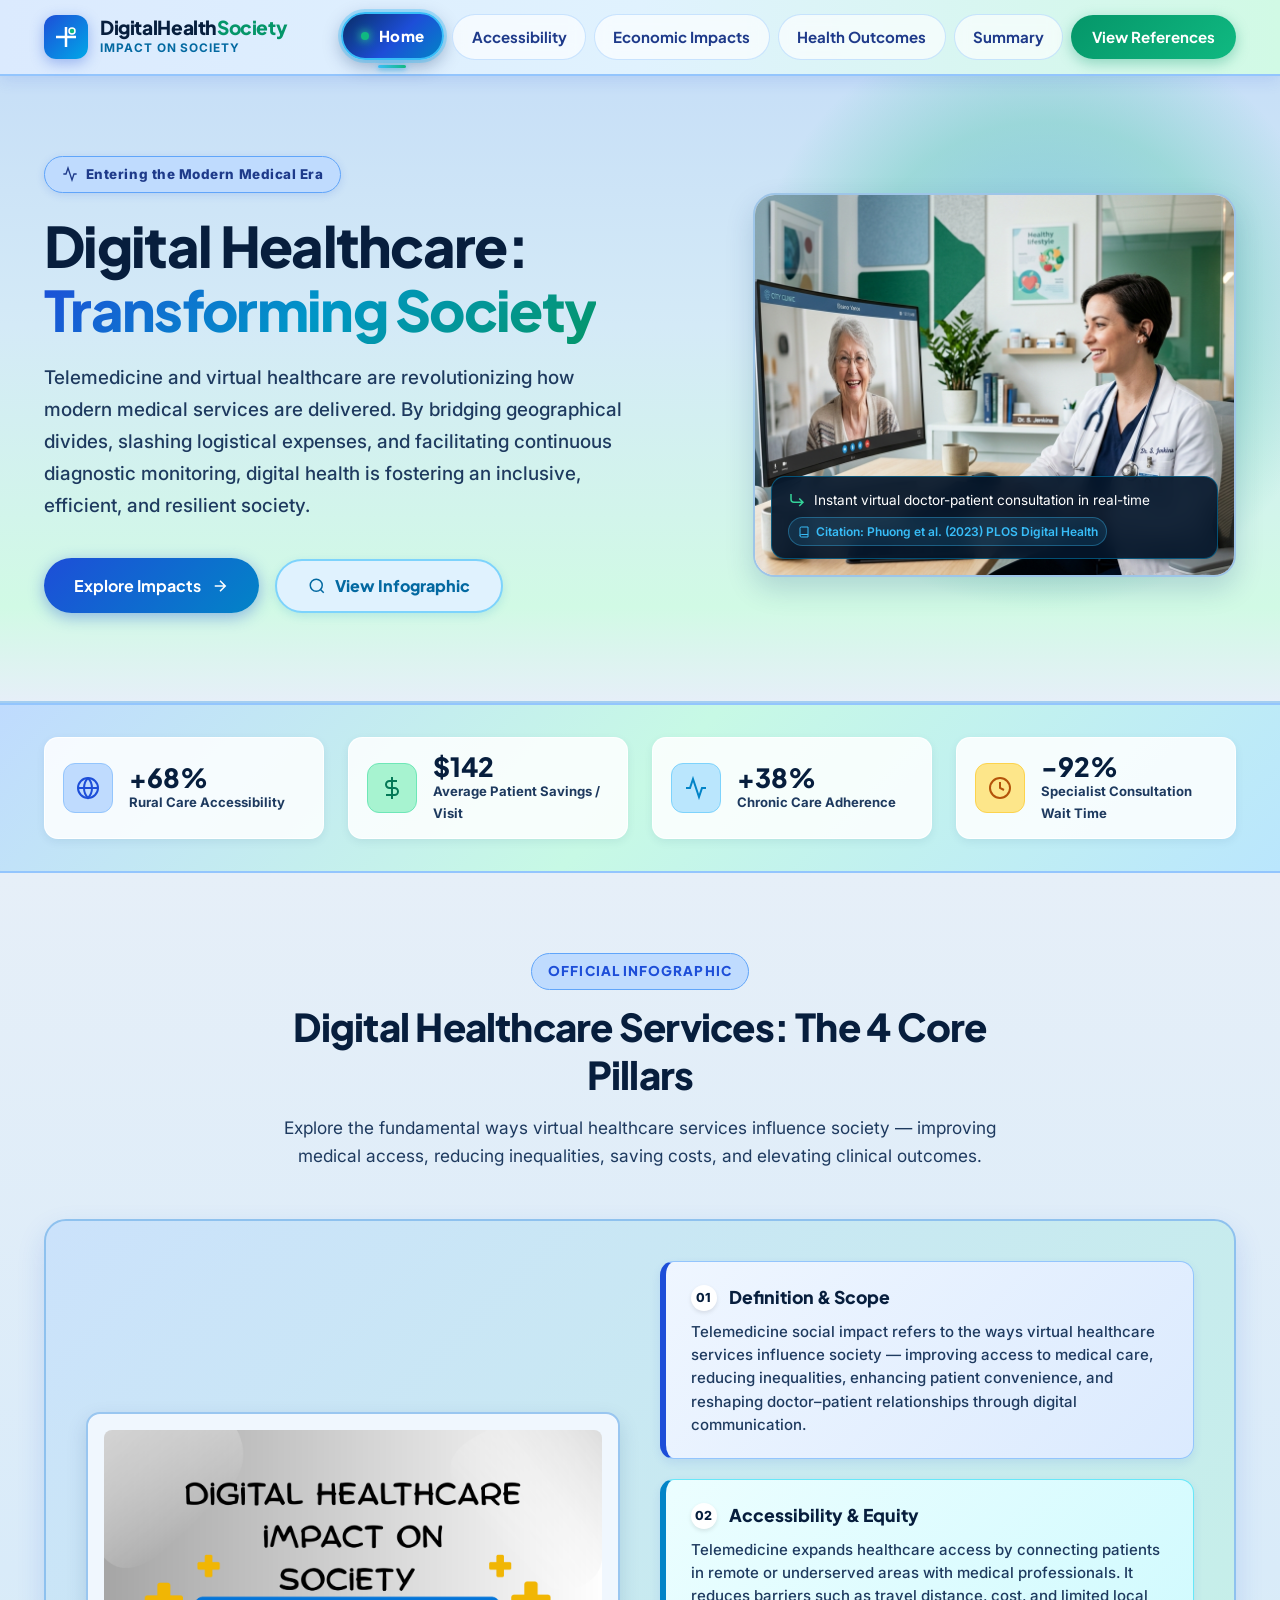
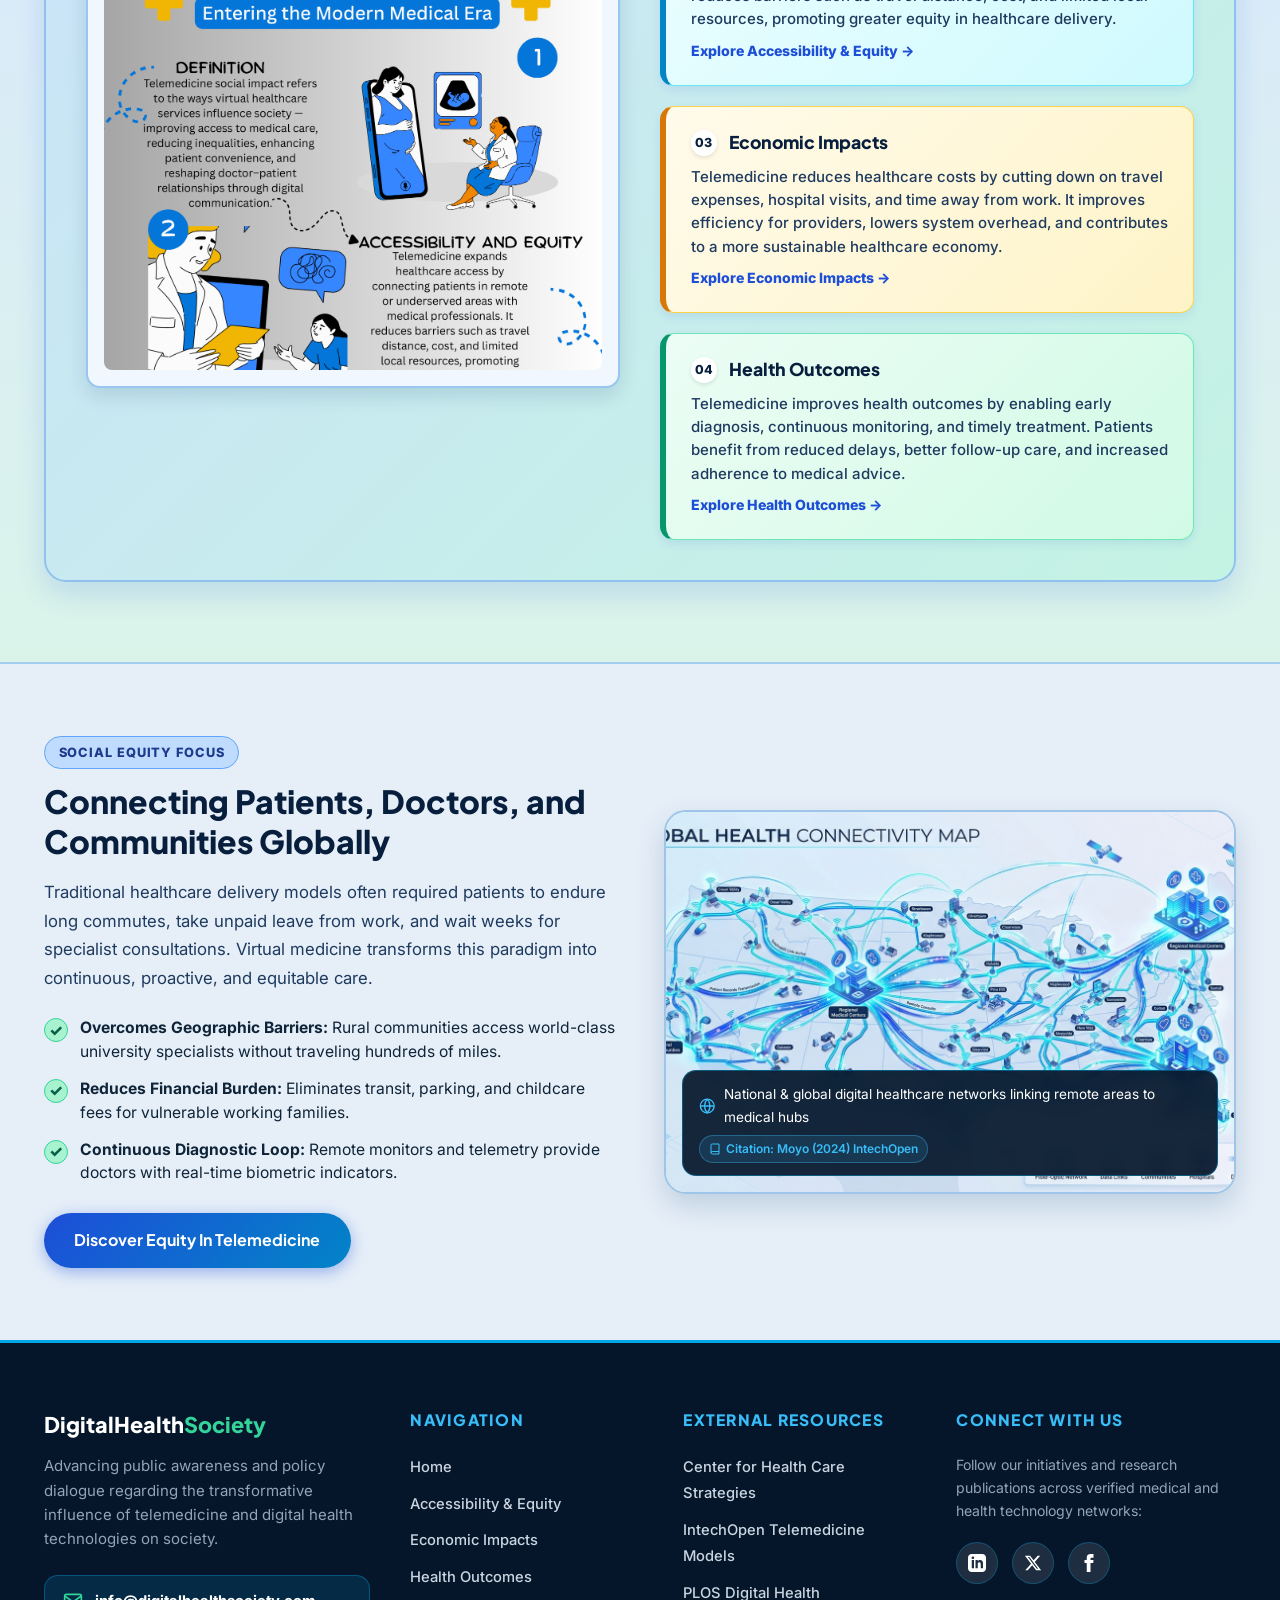
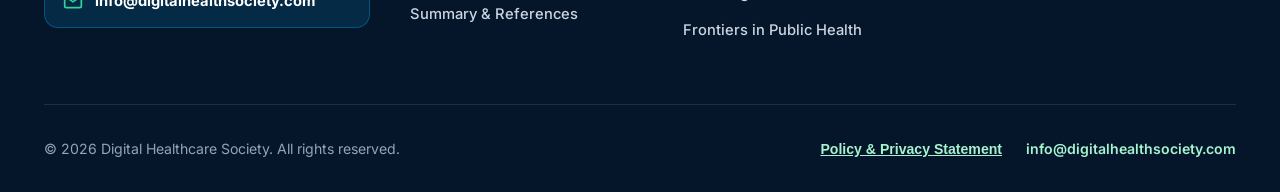
==== commit 39c8d4ba: "feat: implement global medical-themed styles and add citation links to accessibility image captions" ====
--- a/index.html
+++ b/index.html
@@ -12,7 +12,7 @@
   <link rel="preconnect" href="https://fonts.gstatic.com" crossorigin>
   <link href="https://fonts.googleapis.com/css2?family=Inter:wght@300;400;500;600;700&family=Plus+Jakarta+Sans:wght@500;600;700;800&display=swap" rel="stylesheet">
   
-  <link rel="stylesheet" href="css/style.css">
+  <link rel="stylesheet" href="css/style.css?v=1.2.0">
   <link rel="icon" type="image/svg+xml" href="data:image/svg+xml,<svg xmlns='http://www.w3.org/2000/svg' viewBox='0 0 100 100'><circle cx='50' cy='50' r='48' fill='%231a56db'/><path d='M50 20v60M20 50h60' stroke='%2310b981' stroke-width='14' stroke-linecap='round'/></svg>">
 </head>
 <body>
@@ -97,10 +97,16 @@
           <div class="image-card-showcase">
             <img src="assets/images/doctor_video_call.jpg" alt="Doctor conducting a virtual telemedicine consultation with patient on computer screen" width="600" height="380">
             <div class="image-caption-pill">
-              <svg width="18" height="18" viewBox="0 0 24 24" fill="none" stroke="#34d399" stroke-width="2">
-                <path d="M15 10l5 5-5 5M4 4v7a4 4 0 004 4h11"/>
-              </svg>
-              <span>Instant virtual doctor-patient consultation in real-time</span>
+              <div class="caption-main">
+                <svg width="18" height="18" viewBox="0 0 24 24" fill="none" stroke="#34d399" stroke-width="2">
+                  <path d="M15 10l5 5-5 5M4 4v7a4 4 0 004 4h11"/>
+                </svg>
+                <span>Instant virtual doctor-patient consultation in real-time</span>
+              </div>
+              <a href="summary.html#references" class="image-citation-tag">
+                <svg width="12" height="12" viewBox="0 0 24 24" fill="none" stroke="currentColor" stroke-width="2"><path d="M4 19.5A2.5 2.5 0 0 1 6.5 17H20"/><path d="M6.5 2H20v20H6.5A2.5 2.5 0 0 1 4 19.5v-15A2.5 2.5 0 0 1 6.5 2z"/></svg>
+                Citation: Phuong et al. (2023) PLOS Digital Health
+              </a>
             </div>
           </div>
         </div>
@@ -281,10 +287,16 @@
           <div class="image-card-showcase">
             <img src="assets/images/digital_connectivity_map.jpg" alt="Map with digital connections illustrating rural and urban healthcare networks" width="600" height="380">
             <div class="image-caption-pill">
-              <svg width="18" height="18" viewBox="0 0 24 24" fill="none" stroke="#38bdf8" stroke-width="2">
-                <circle cx="12" cy="12" r="10"/><path d="M12 2a14.5 14.5 0 000 20 14.5 14.5 0 000-20M2 12h20"/>
-              </svg>
-              <span>National & global digital healthcare networks linking remote areas to medical hubs</span>
+              <div class="caption-main">
+                <svg width="18" height="18" viewBox="0 0 24 24" fill="none" stroke="#38bdf8" stroke-width="2">
+                  <circle cx="12" cy="12" r="10"/><path d="M12 2a14.5 14.5 0 000 20 14.5 14.5 0 000-20M2 12h20"/>
+                </svg>
+                <span>National & global digital healthcare networks linking remote areas to medical hubs</span>
+              </div>
+              <a href="summary.html#references" class="image-citation-tag">
+                <svg width="12" height="12" viewBox="0 0 24 24" fill="none" stroke="currentColor" stroke-width="2"><path d="M4 19.5A2.5 2.5 0 0 1 6.5 17H20"/><path d="M6.5 2H20v20H6.5A2.5 2.5 0 0 1 4 19.5v-15A2.5 2.5 0 0 1 6.5 2z"/></svg>
+                Citation: Moyo (2024) IntechOpen
+              </a>
             </div>
           </div>
         </div>
@@ -411,6 +423,6 @@
   </footer>
 
   <!-- Scripts -->
-  <script src="js/main.js"></script>
+  <script src="js/main.js?v=1.2.0"></script>
 </body>
 </html>
--- a/css/style.css
+++ b/css/style.css
@@ -843,19 +843,47 @@
 
 .image-caption-pill {
   position: absolute;
-  bottom: 1.25rem;
-  left: 1.25rem;
-  right: 1.25rem;
-  background: rgba(5, 22, 43, 0.9);
+  bottom: 1rem;
+  left: 1rem;
+  right: 1rem;
+  background: rgba(5, 22, 43, 0.92);
   backdrop-filter: blur(8px);
   color: white;
-  padding: 0.8rem 1.1rem;
+  padding: 0.75rem 1rem;
   border-radius: var(--radius-md);
-  font-size: 0.88rem;
-  display: flex;
-  align-items: center;
-  gap: 0.6rem;
+  font-size: 0.85rem;
+  display: flex;
+  flex-direction: column;
+  gap: 0.4rem;
   border: 1px solid rgba(0, 168, 232, 0.4);
+}
+
+.image-caption-pill .caption-main {
+  display: flex;
+  align-items: center;
+  gap: 0.5rem;
+}
+
+.image-citation-tag {
+  display: inline-flex;
+  align-items: center;
+  gap: 0.35rem;
+  align-self: flex-start;
+  font-size: 0.75rem;
+  font-weight: 600;
+  color: #38bdf8;
+  background: rgba(56, 189, 248, 0.12);
+  border: 1px solid rgba(56, 189, 248, 0.35);
+  padding: 0.2rem 0.55rem;
+  border-radius: var(--radius-full);
+  text-decoration: none;
+  transition: all 0.2s ease;
+}
+
+.image-citation-tag:hover {
+  background: rgba(56, 189, 248, 0.25);
+  color: #ffffff;
+  border-color: #38bdf8;
 }
 
 .feature-tag {
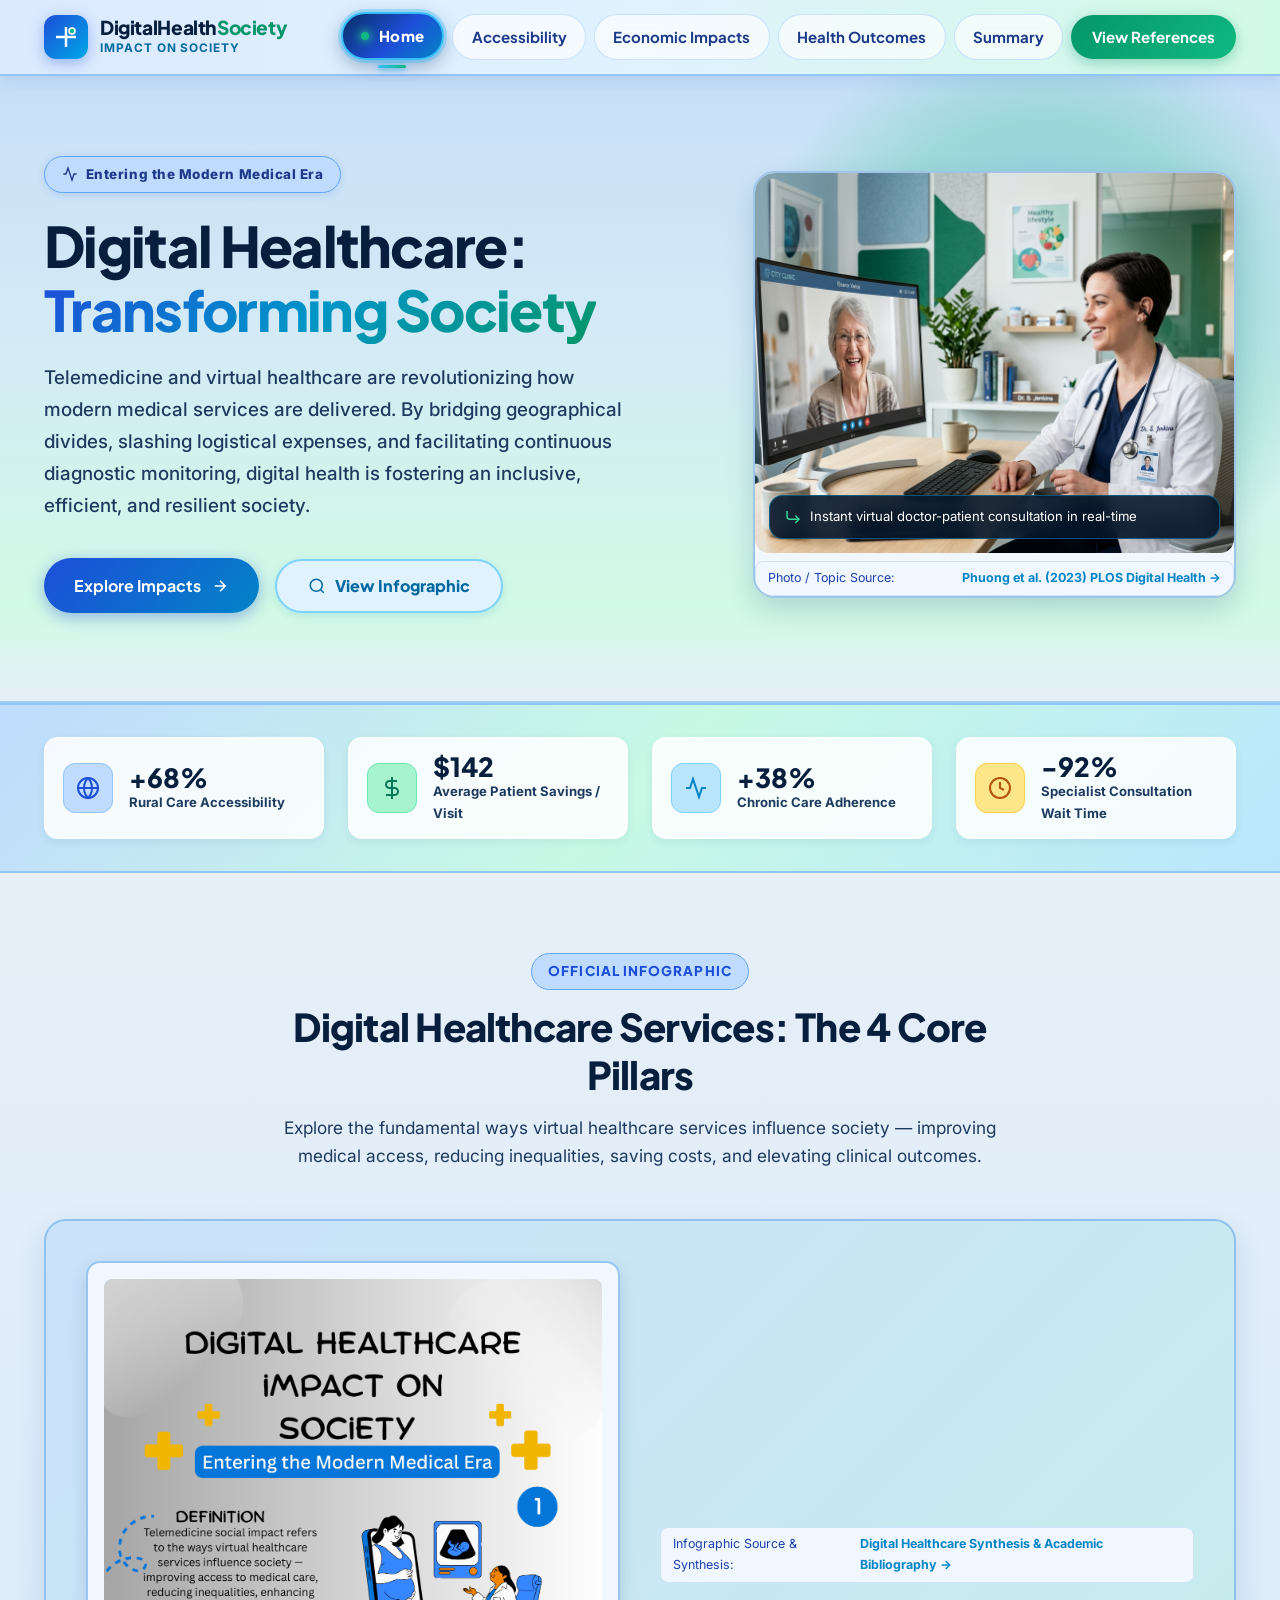
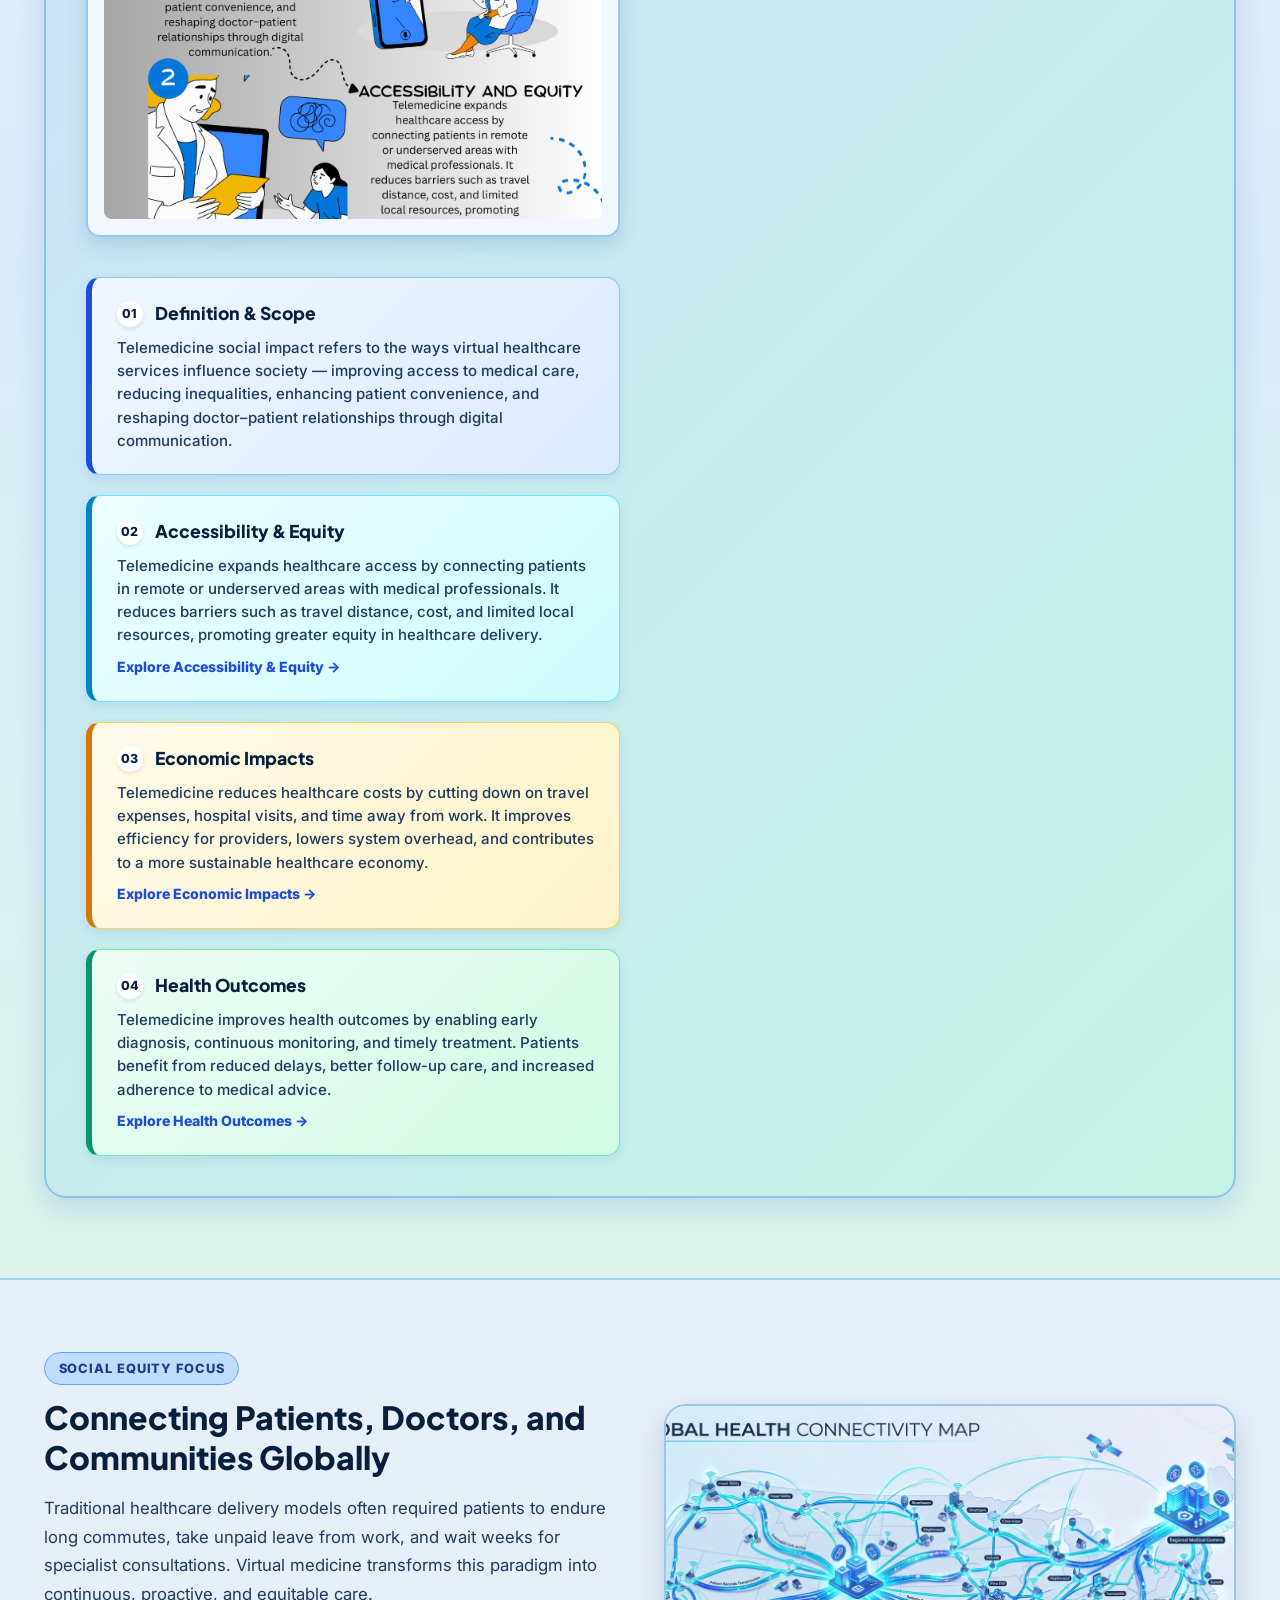
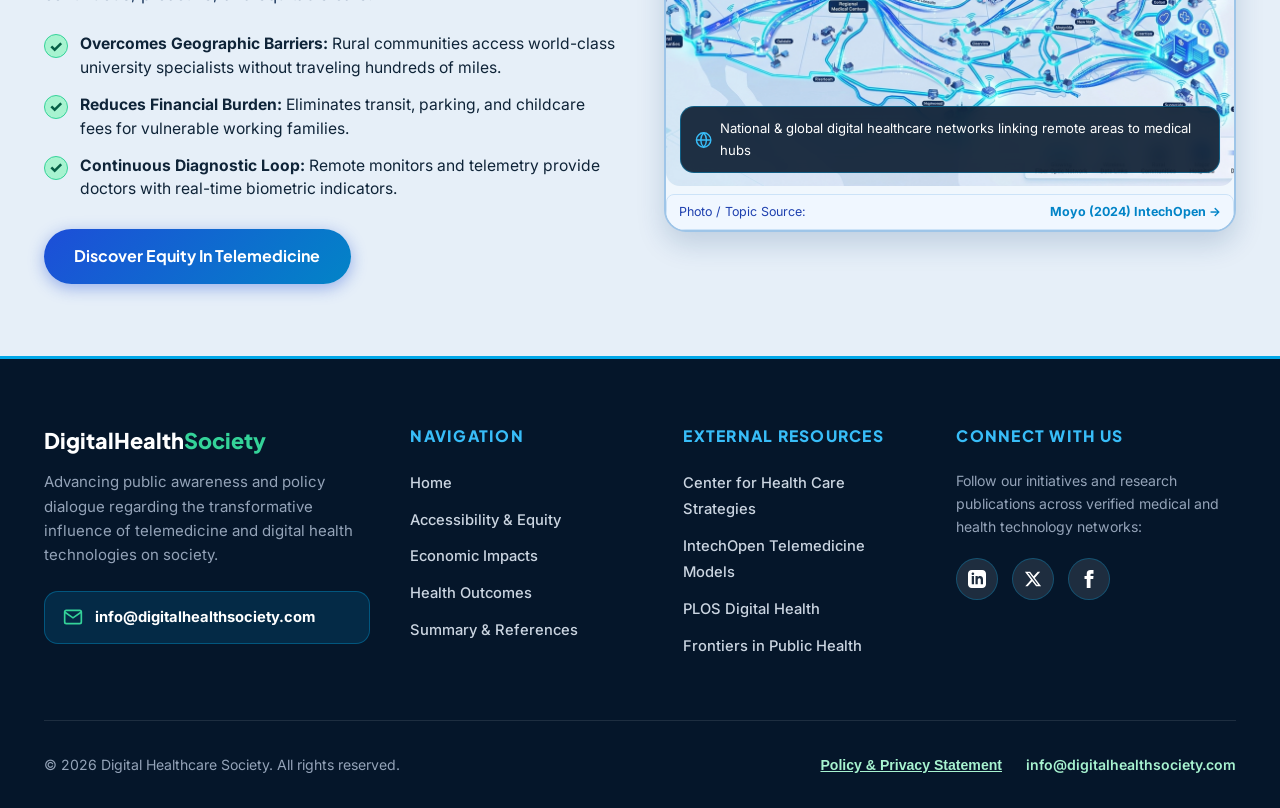
==== commit db123b44: "feat: implement global CSS stylesheet and update image citations with standardized formatting across" ====
--- a/index.html
+++ b/index.html
@@ -95,18 +95,18 @@
         <!-- Hero Visual Preview Card -->
         <div class="hero-visual">
           <div class="image-card-showcase">
-            <img src="assets/images/doctor_video_call.jpg" alt="Doctor conducting a virtual telemedicine consultation with patient on computer screen" width="600" height="380">
-            <div class="image-caption-pill">
-              <div class="caption-main">
+            <div style="position: relative; border-radius: var(--radius-md); overflow: hidden;">
+              <img src="assets/images/doctor_video_call.jpg" alt="Doctor conducting a virtual telemedicine consultation with patient on computer screen" width="600" height="380">
+              <div class="image-caption-pill">
                 <svg width="18" height="18" viewBox="0 0 24 24" fill="none" stroke="#34d399" stroke-width="2">
                   <path d="M15 10l5 5-5 5M4 4v7a4 4 0 004 4h11"/>
                 </svg>
                 <span>Instant virtual doctor-patient consultation in real-time</span>
               </div>
-              <a href="summary.html#references" class="image-citation-tag">
-                <svg width="12" height="12" viewBox="0 0 24 24" fill="none" stroke="currentColor" stroke-width="2"><path d="M4 19.5A2.5 2.5 0 0 1 6.5 17H20"/><path d="M6.5 2H20v20H6.5A2.5 2.5 0 0 1 4 19.5v-15A2.5 2.5 0 0 1 6.5 2z"/></svg>
-                Citation: Phuong et al. (2023) PLOS Digital Health
-              </a>
+            </div>
+            <div class="photo-citation-bar">
+              <span>Photo / Topic Source:</span>
+              <a href="summary.html#references">Phuong et al. (2023) PLOS Digital Health &rarr;</a>
             </div>
           </div>
         </div>
@@ -195,6 +195,10 @@
                 Download PDF
               </a>
             </div>
+          </div>
+          <div class="photo-citation-bar" style="margin-top: 0.75rem;">
+            <span>Infographic Source &amp; Synthesis:</span>
+            <a href="summary.html#references">Digital Healthcare Synthesis &amp; Academic Bibliography &rarr;</a>
           </div>
 
           <!-- 4 Pillars Interactive Explanations -->
@@ -285,18 +289,18 @@
             </a>
           </div>
           <div class="image-card-showcase">
-            <img src="assets/images/digital_connectivity_map.jpg" alt="Map with digital connections illustrating rural and urban healthcare networks" width="600" height="380">
-            <div class="image-caption-pill">
-              <div class="caption-main">
+            <div style="position: relative; border-radius: var(--radius-md); overflow: hidden;">
+              <img src="assets/images/digital_connectivity_map.jpg" alt="Map with digital connections illustrating rural and urban healthcare networks" width="600" height="380">
+              <div class="image-caption-pill">
                 <svg width="18" height="18" viewBox="0 0 24 24" fill="none" stroke="#38bdf8" stroke-width="2">
                   <circle cx="12" cy="12" r="10"/><path d="M12 2a14.5 14.5 0 000 20 14.5 14.5 0 000-20M2 12h20"/>
                 </svg>
                 <span>National & global digital healthcare networks linking remote areas to medical hubs</span>
               </div>
-              <a href="summary.html#references" class="image-citation-tag">
-                <svg width="12" height="12" viewBox="0 0 24 24" fill="none" stroke="currentColor" stroke-width="2"><path d="M4 19.5A2.5 2.5 0 0 1 6.5 17H20"/><path d="M6.5 2H20v20H6.5A2.5 2.5 0 0 1 4 19.5v-15A2.5 2.5 0 0 1 6.5 2z"/></svg>
-                Citation: Moyo (2024) IntechOpen
-              </a>
+            </div>
+            <div class="photo-citation-bar">
+              <span>Photo / Topic Source:</span>
+              <a href="summary.html#references">Moyo (2024) IntechOpen &rarr;</a>
             </div>
           </div>
         </div>
--- a/css/style.css
+++ b/css/style.css
@@ -841,49 +841,62 @@
   transform: scale(1.03);
 }
 
+.image-card-showcase {
+  display: flex;
+  flex-direction: column;
+}
+
 .image-caption-pill {
   position: absolute;
-  bottom: 1rem;
-  left: 1rem;
-  right: 1rem;
-  background: rgba(5, 22, 43, 0.92);
+  bottom: 0.85rem;
+  left: 0.85rem;
+  right: 0.85rem;
+  background: rgba(5, 22, 43, 0.88);
   backdrop-filter: blur(8px);
   color: white;
-  padding: 0.75rem 1rem;
+  padding: 0.65rem 0.9rem;
   border-radius: var(--radius-md);
-  font-size: 0.85rem;
-  display: flex;
-  flex-direction: column;
-  gap: 0.4rem;
+  font-size: 0.82rem;
+  display: flex;
+  align-items: center;
+  gap: 0.5rem;
   border: 1px solid rgba(0, 168, 232, 0.4);
 }
 
-.image-caption-pill .caption-main {
-  display: flex;
-  align-items: center;
+.photo-citation-bar {
+  margin-top: 0.5rem;
+  padding: 0.4rem 0.75rem;
+  background: #f0f7ff;
+  border: 1px solid #cce3f8;
+  border-radius: var(--radius-sm);
+  font-size: 0.78rem;
+  color: #1e40af;
+  display: flex;
+  align-items: center;
+  justify-content: space-between;
   gap: 0.5rem;
 }
 
-.image-citation-tag {
-  display: inline-flex;
-  align-items: center;
-  gap: 0.35rem;
-  align-self: flex-start;
-  font-size: 0.75rem;
-  font-weight: 600;
-  color: #38bdf8;
-  background: rgba(56, 189, 248, 0.12);
-  border: 1px solid rgba(56, 189, 248, 0.35);
-  padding: 0.2rem 0.55rem;
-  border-radius: var(--radius-full);
+.photo-citation-bar a {
+  color: #0284c7;
+  font-weight: 700;
   text-decoration: none;
-  transition: all 0.2s ease;
-}
-
-.image-citation-tag:hover {
-  background: rgba(56, 189, 248, 0.25);
-  color: #ffffff;
-  border-color: #38bdf8;
+}
+
+.photo-citation-bar a:hover {
+  text-decoration: underline;
+}
+
+.chart-citation-link {
+  color: #0284c7;
+  text-decoration: none;
+  font-weight: 700;
+  transition: color 0.2s ease;
+}
+
+.chart-citation-link:hover {
+  color: #1e3a8a;
+  text-decoration: underline;
 }
 
 .feature-tag {
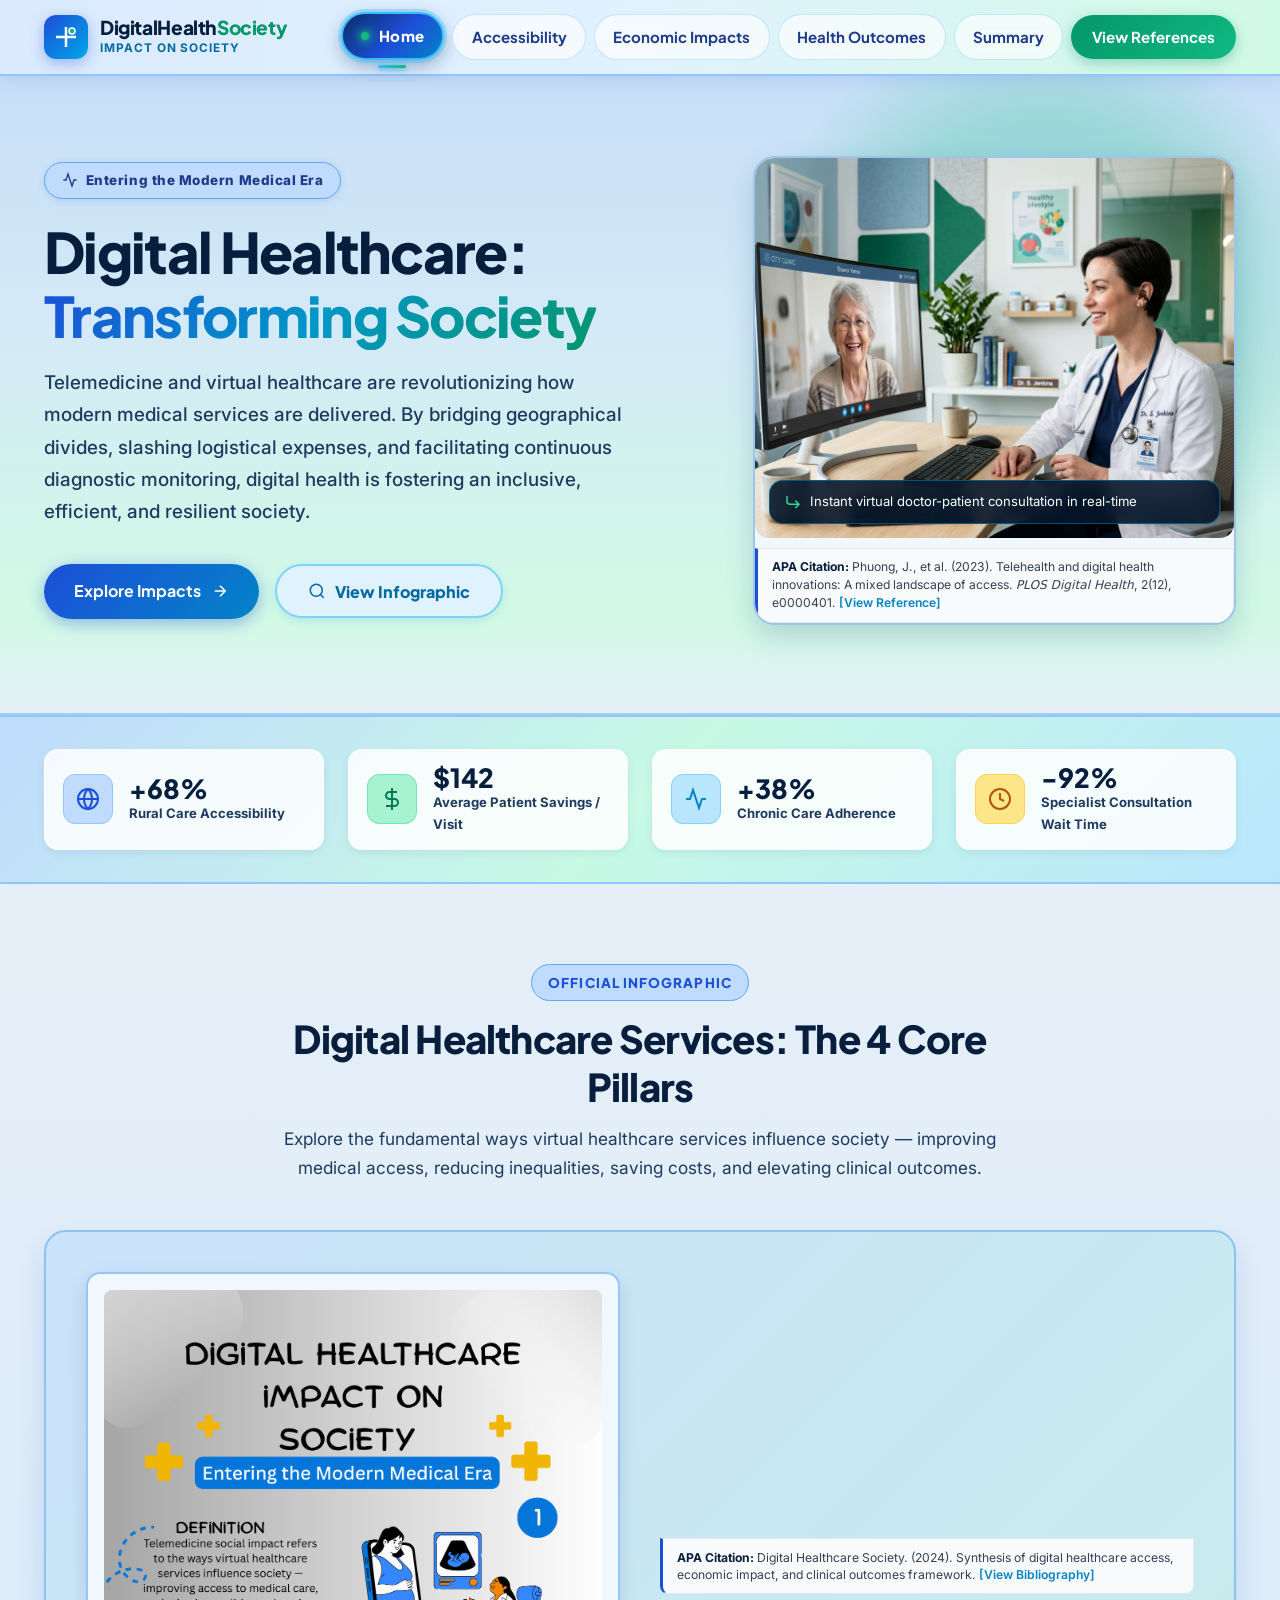
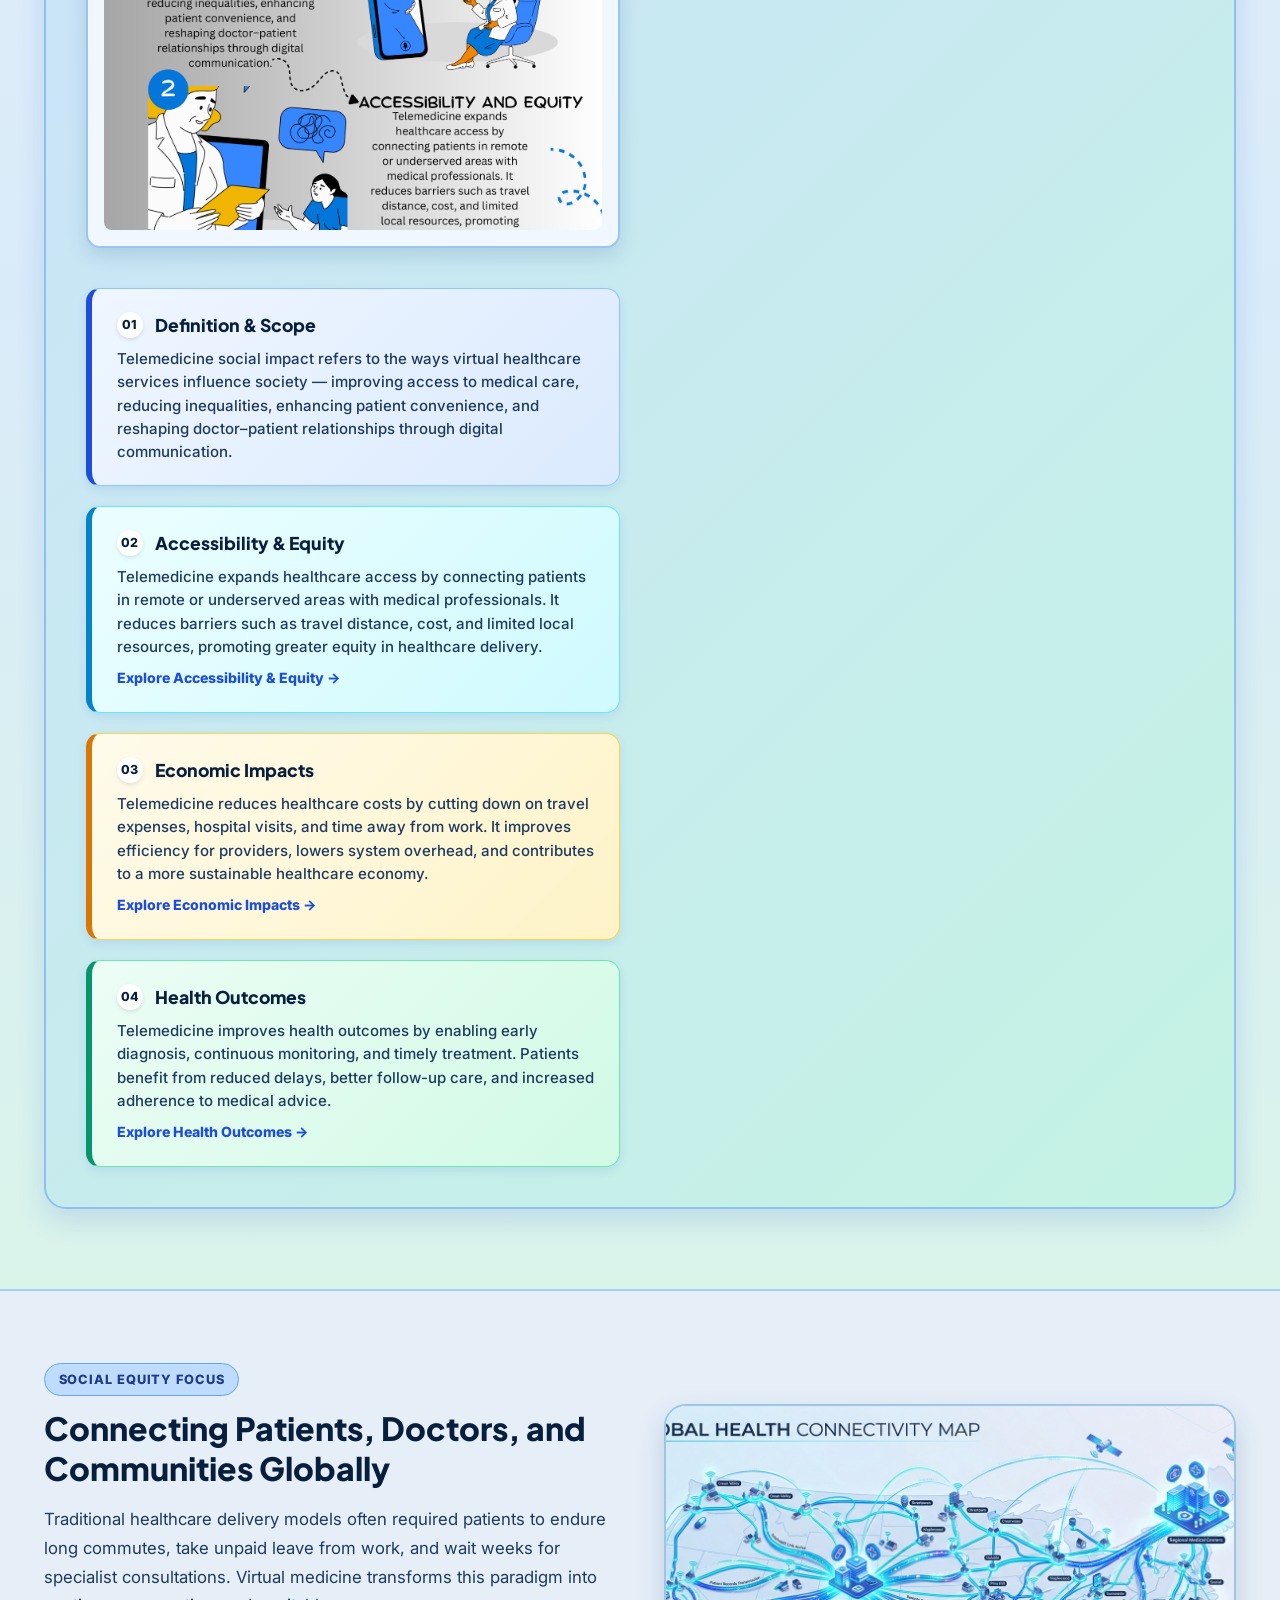
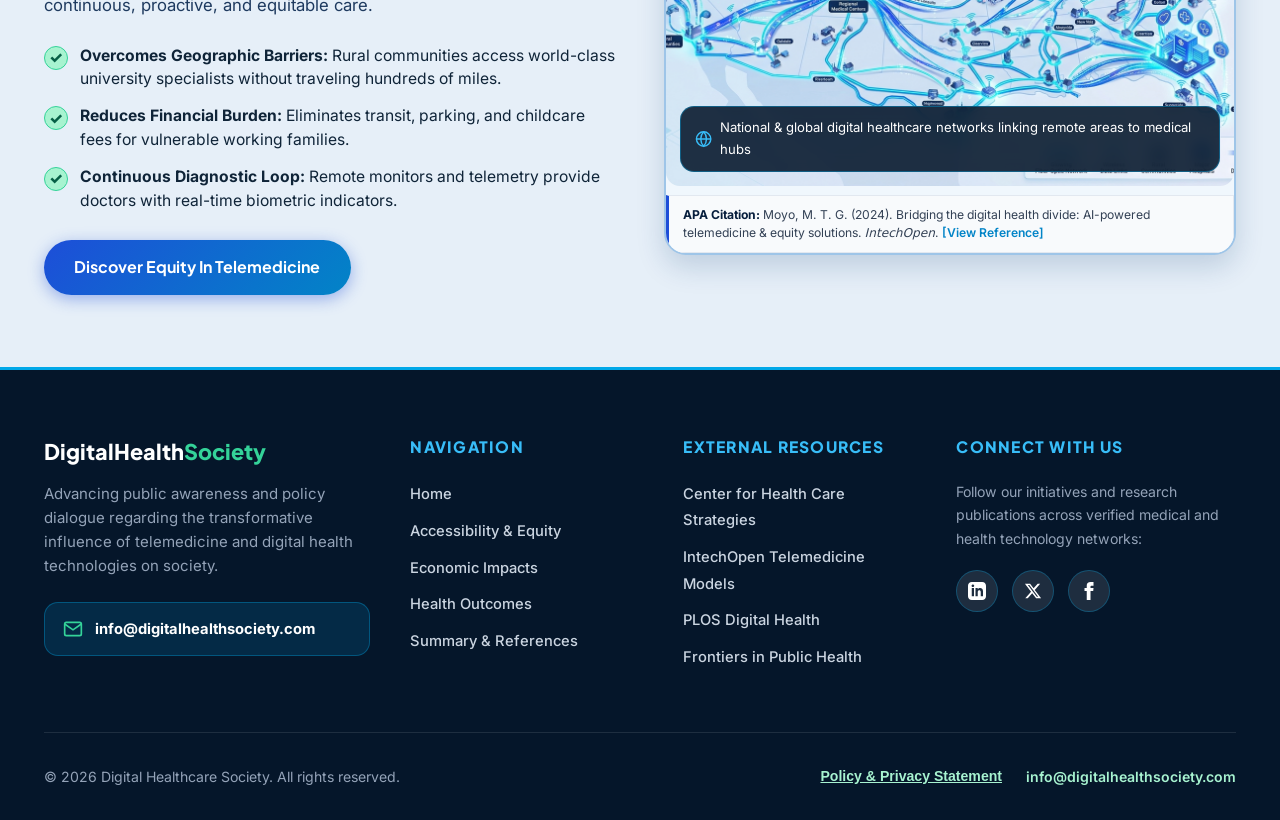
==== commit 1c9be812: "style: update all citation formats to APA standards and standardize UI elements across web pages." ====
--- a/index.html
+++ b/index.html
@@ -105,8 +105,7 @@
               </div>
             </div>
             <div class="photo-citation-bar">
-              <span>Photo / Topic Source:</span>
-              <a href="summary.html#references">Phuong et al. (2023) PLOS Digital Health &rarr;</a>
+              <strong>APA Citation:</strong> Phuong, J., et al. (2023). Telehealth and digital health innovations: A mixed landscape of access. <em>PLOS Digital Health</em>, 2(12), e0000401. <a href="summary.html#references">[View Reference]</a>
             </div>
           </div>
         </div>
@@ -197,8 +196,7 @@
             </div>
           </div>
           <div class="photo-citation-bar" style="margin-top: 0.75rem;">
-            <span>Infographic Source &amp; Synthesis:</span>
-            <a href="summary.html#references">Digital Healthcare Synthesis &amp; Academic Bibliography &rarr;</a>
+            <strong>APA Citation:</strong> Digital Healthcare Society. (2024). Synthesis of digital healthcare access, economic impact, and clinical outcomes framework. <a href="summary.html#references">[View Bibliography]</a>
           </div>
 
           <!-- 4 Pillars Interactive Explanations -->
@@ -299,8 +297,7 @@
               </div>
             </div>
             <div class="photo-citation-bar">
-              <span>Photo / Topic Source:</span>
-              <a href="summary.html#references">Moyo (2024) IntechOpen &rarr;</a>
+              <strong>APA Citation:</strong> Moyo, M. T. G. (2024). Bridging the digital health divide: AI-powered telemedicine & equity solutions. <em>IntechOpen</em>. <a href="summary.html#references">[View Reference]</a>
             </div>
           </div>
         </div>
--- a/css/style.css
+++ b/css/style.css
@@ -864,27 +864,54 @@
 }
 
 .photo-citation-bar {
-  margin-top: 0.5rem;
-  padding: 0.4rem 0.75rem;
-  background: #f0f7ff;
-  border: 1px solid #cce3f8;
-  border-radius: var(--radius-sm);
-  font-size: 0.78rem;
-  color: #1e40af;
-  display: flex;
-  align-items: center;
-  justify-content: space-between;
-  gap: 0.5rem;
+  margin-top: 0.6rem;
+  padding: 0.6rem 0.85rem;
+  background: #f8fafc;
+  border-left: 3px solid var(--primary-blue);
+  border-top: 1px solid #e2e8f0;
+  border-right: 1px solid #e2e8f0;
+  border-bottom: 1px solid #e2e8f0;
+  border-radius: 0 0 var(--radius-sm) var(--radius-sm);
+  font-size: 0.76rem;
+  color: #334155;
+  line-height: 1.45;
+}
+
+.photo-citation-bar strong {
+  color: var(--primary-navy);
+  font-weight: 700;
 }
 
 .photo-citation-bar a {
   color: #0284c7;
-  font-weight: 700;
   text-decoration: none;
+  font-weight: 600;
 }
 
 .photo-citation-bar a:hover {
   text-decoration: underline;
+}
+
+.chart-card-footer {
+  margin-top: 1.25rem;
+  padding-top: 0.85rem;
+  border-top: 1.5px solid #bedbf3;
+  font-size: 0.78rem;
+  color: #475569;
+  display: flex;
+  flex-direction: column;
+  gap: 0.4rem;
+}
+
+.chart-card-footer .chart-source-apa {
+  line-height: 1.4;
+  color: #334155;
+}
+
+.chart-card-footer .chart-stat-badge {
+  align-self: flex-start;
+  font-weight: 700;
+  font-size: 0.82rem;
 }
 
 .chart-citation-link {
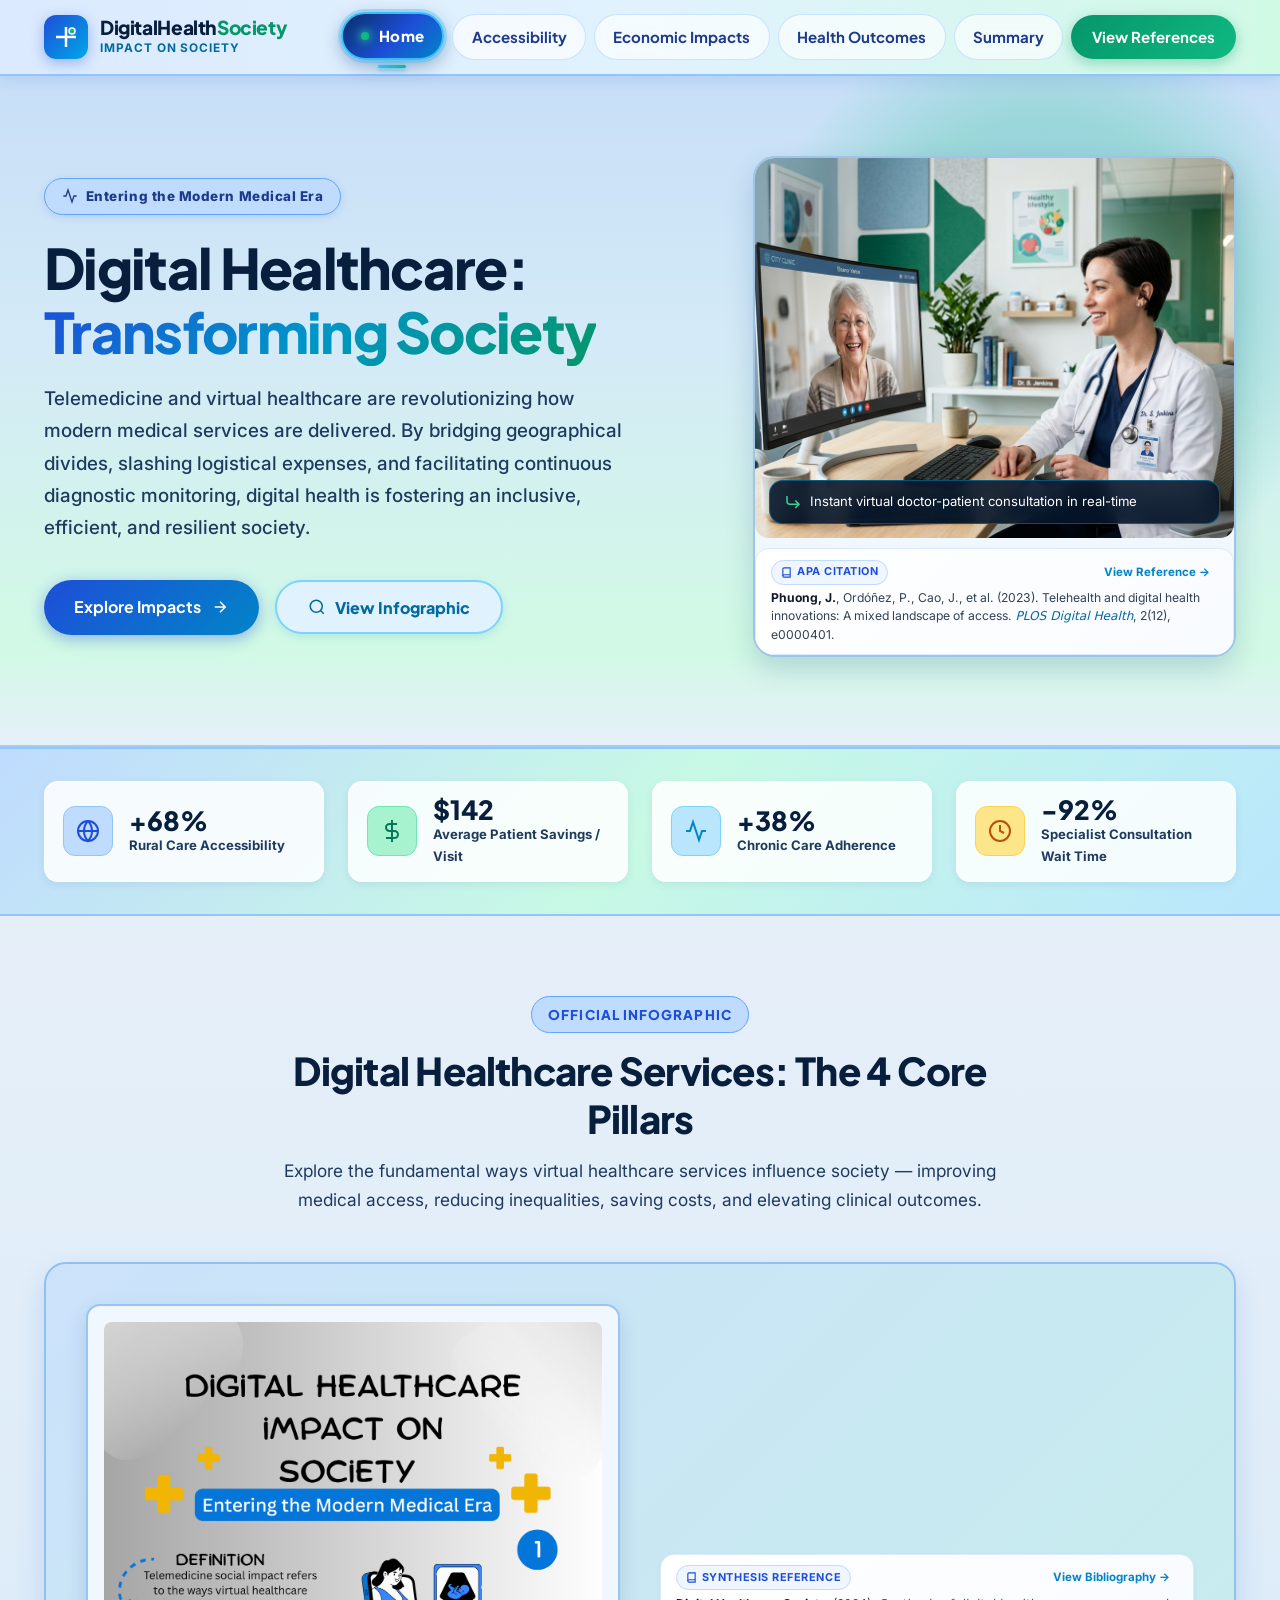
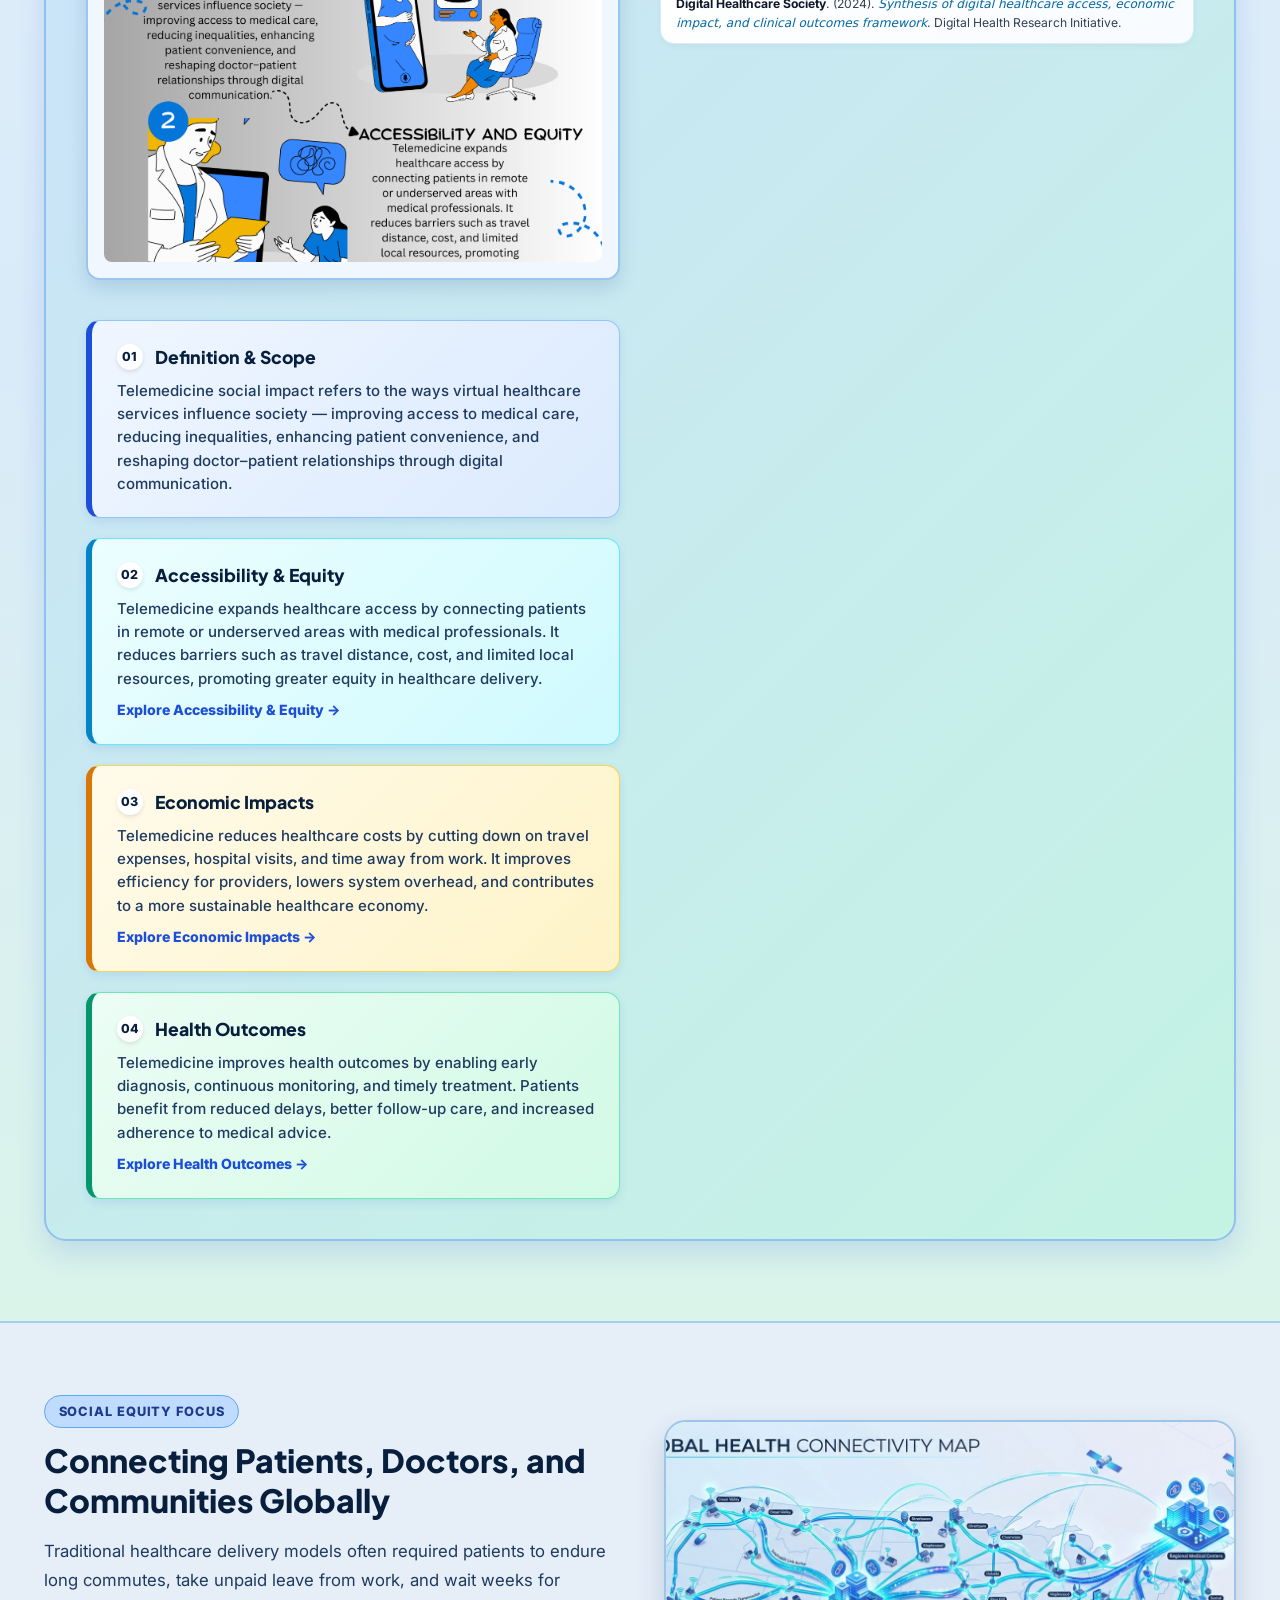
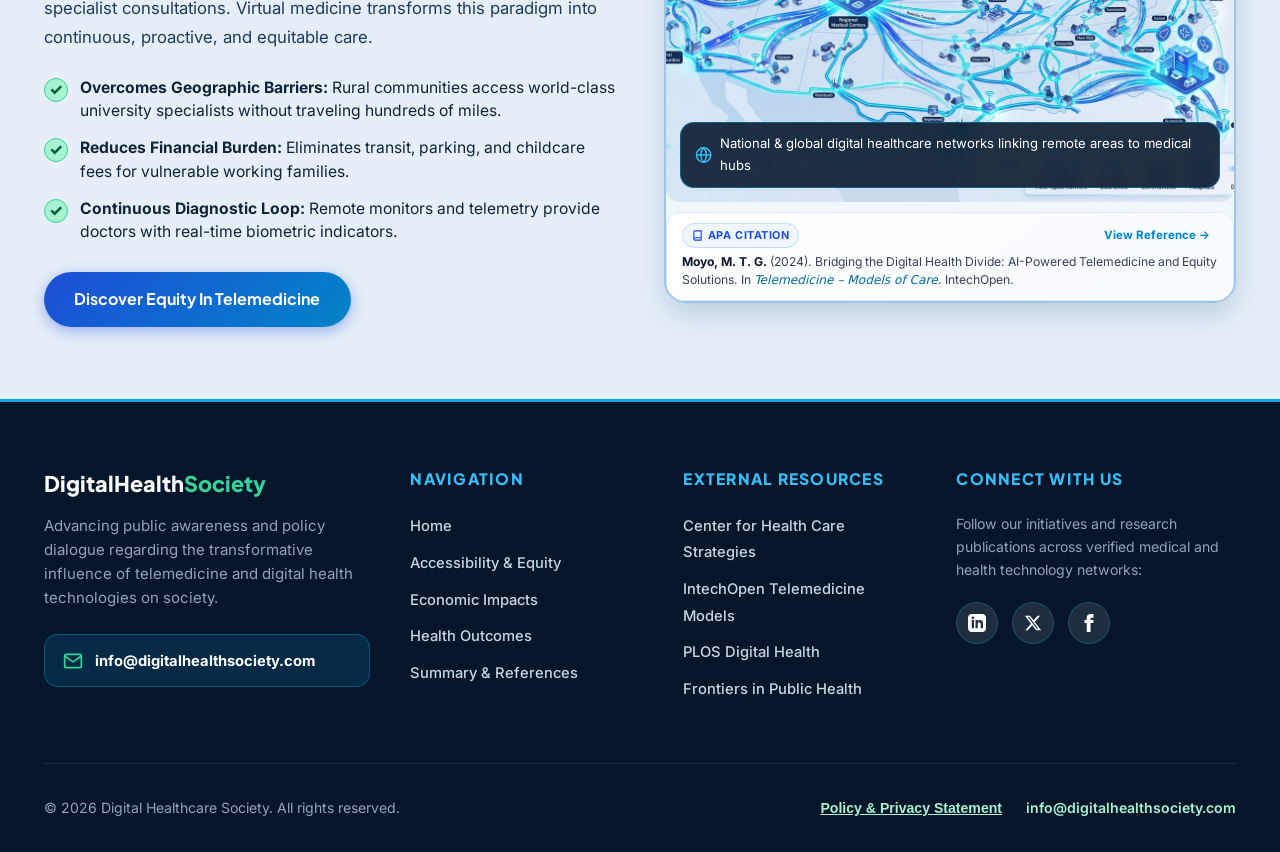
==== commit 0818d7db: "feat: add global stylesheet with custom theme and styling for main website pages" ====
--- a/index.html
+++ b/index.html
@@ -12,7 +12,7 @@
   <link rel="preconnect" href="https://fonts.gstatic.com" crossorigin>
   <link href="https://fonts.googleapis.com/css2?family=Inter:wght@300;400;500;600;700&family=Plus+Jakarta+Sans:wght@500;600;700;800&display=swap" rel="stylesheet">
   
-  <link rel="stylesheet" href="css/style.css?v=1.2.0">
+  <link rel="stylesheet" href="css/style.css?v=1.2.1">
   <link rel="icon" type="image/svg+xml" href="data:image/svg+xml,<svg xmlns='http://www.w3.org/2000/svg' viewBox='0 0 100 100'><circle cx='50' cy='50' r='48' fill='%231a56db'/><path d='M50 20v60M20 50h60' stroke='%2310b981' stroke-width='14' stroke-linecap='round'/></svg>">
 </head>
 <body>
@@ -104,8 +104,19 @@
                 <span>Instant virtual doctor-patient consultation in real-time</span>
               </div>
             </div>
-            <div class="photo-citation-bar">
-              <strong>APA Citation:</strong> Phuong, J., et al. (2023). Telehealth and digital health innovations: A mixed landscape of access. <em>PLOS Digital Health</em>, 2(12), e0000401. <a href="summary.html#references">[View Reference]</a>
+            <div class="photo-citation-card">
+              <div class="citation-header-row">
+                <span class="citation-pill-badge">
+                  <svg width="11" height="11" viewBox="0 0 24 24" fill="none" stroke="currentColor" stroke-width="2.5"><path d="M4 19.5A2.5 2.5 0 0 1 6.5 17H20"/><path d="M6.5 2H20v20H6.5A2.5 2.5 0 0 1 4 19.5v-15A2.5 2.5 0 0 1 6.5 2z"/></svg>
+                  APA Citation
+                </span>
+                <a href="summary.html#references" class="citation-ref-btn">
+                  View Reference &rarr;
+                </a>
+              </div>
+              <p class="citation-apa-text">
+                <strong>Phuong, J.</strong>, Ordóñez, P., Cao, J., et al. (2023). Telehealth and digital health innovations: A mixed landscape of access. <em>PLOS Digital Health</em>, 2(12), e0000401.
+              </p>
             </div>
           </div>
         </div>
@@ -195,8 +206,19 @@
               </a>
             </div>
           </div>
-          <div class="photo-citation-bar" style="margin-top: 0.75rem;">
-            <strong>APA Citation:</strong> Digital Healthcare Society. (2024). Synthesis of digital healthcare access, economic impact, and clinical outcomes framework. <a href="summary.html#references">[View Bibliography]</a>
+          <div class="photo-citation-card" style="margin-top: 0.85rem;">
+            <div class="citation-header-row">
+              <span class="citation-pill-badge">
+                <svg width="11" height="11" viewBox="0 0 24 24" fill="none" stroke="currentColor" stroke-width="2.5"><path d="M4 19.5A2.5 2.5 0 0 1 6.5 17H20"/><path d="M6.5 2H20v20H6.5A2.5 2.5 0 0 1 4 19.5v-15A2.5 2.5 0 0 1 6.5 2z"/></svg>
+                Synthesis Reference
+              </span>
+              <a href="summary.html#references" class="citation-ref-btn">
+                View Bibliography &rarr;
+              </a>
+            </div>
+            <p class="citation-apa-text">
+              <strong>Digital Healthcare Society</strong>. (2024). <em>Synthesis of digital healthcare access, economic impact, and clinical outcomes framework</em>. Digital Health Research Initiative.
+            </p>
           </div>
 
           <!-- 4 Pillars Interactive Explanations -->
@@ -296,8 +318,19 @@
                 <span>National & global digital healthcare networks linking remote areas to medical hubs</span>
               </div>
             </div>
-            <div class="photo-citation-bar">
-              <strong>APA Citation:</strong> Moyo, M. T. G. (2024). Bridging the digital health divide: AI-powered telemedicine & equity solutions. <em>IntechOpen</em>. <a href="summary.html#references">[View Reference]</a>
+            <div class="photo-citation-card">
+              <div class="citation-header-row">
+                <span class="citation-pill-badge">
+                  <svg width="11" height="11" viewBox="0 0 24 24" fill="none" stroke="currentColor" stroke-width="2.5"><path d="M4 19.5A2.5 2.5 0 0 1 6.5 17H20"/><path d="M6.5 2H20v20H6.5A2.5 2.5 0 0 1 4 19.5v-15A2.5 2.5 0 0 1 6.5 2z"/></svg>
+                  APA Citation
+                </span>
+                <a href="summary.html#references" class="citation-ref-btn">
+                  View Reference &rarr;
+                </a>
+              </div>
+              <p class="citation-apa-text">
+                <strong>Moyo, M. T. G.</strong> (2024). Bridging the Digital Health Divide: AI-Powered Telemedicine and Equity Solutions. In <em>Telemedicine – Models of Care</em>. IntechOpen.
+              </p>
             </div>
           </div>
         </div>
--- a/css/style.css
+++ b/css/style.css
@@ -863,67 +863,145 @@
   border: 1px solid rgba(0, 168, 232, 0.4);
 }
 
-.photo-citation-bar {
-  margin-top: 0.6rem;
-  padding: 0.6rem 0.85rem;
-  background: #f8fafc;
-  border-left: 3px solid var(--primary-blue);
-  border-top: 1px solid #e2e8f0;
-  border-right: 1px solid #e2e8f0;
-  border-bottom: 1px solid #e2e8f0;
-  border-radius: 0 0 var(--radius-sm) var(--radius-sm);
-  font-size: 0.76rem;
-  color: #334155;
-  line-height: 1.45;
-}
-
-.photo-citation-bar strong {
-  color: var(--primary-navy);
+.photo-citation-card {
+  margin-top: 0.65rem;
+  background: linear-gradient(135deg, #ffffff 0%, #f8fbff 100%);
+  border: 1px solid #dbeafe;
+  border-radius: var(--radius-md);
+  padding: 0.65rem 0.95rem;
+  box-shadow: 0 2px 6px rgba(15, 23, 42, 0.04);
+  display: flex;
+  flex-direction: column;
+  gap: 0.3rem;
+  transition: all 0.25s ease;
+}
+
+.photo-citation-card:hover {
+  border-color: #93c5fd;
+  box-shadow: 0 4px 12px rgba(2, 132, 199, 0.08);
+  background: #ffffff;
+}
+
+.citation-header-row {
+  display: flex;
+  align-items: center;
+  justify-content: space-between;
+  gap: 0.5rem;
+}
+
+.citation-pill-badge {
+  display: inline-flex;
+  align-items: center;
+  gap: 0.3rem;
+  background: #eff6ff;
+  color: #1d4ed8;
+  border: 1px solid #bfdbfe;
+  font-size: 0.68rem;
   font-weight: 700;
-}
-
-.photo-citation-bar a {
+  text-transform: uppercase;
+  letter-spacing: 0.05em;
+  padding: 0.15rem 0.55rem;
+  border-radius: var(--radius-full);
+}
+
+.citation-ref-btn {
+  display: inline-flex;
+  align-items: center;
+  gap: 0.25rem;
+  font-size: 0.72rem;
+  font-weight: 700;
   color: #0284c7;
   text-decoration: none;
-  font-weight: 600;
-}
-
-.photo-citation-bar a:hover {
-  text-decoration: underline;
-}
-
+  transition: all 0.2s ease;
+  padding: 0.15rem 0.5rem;
+  border-radius: var(--radius-sm);
+  background: transparent;
+}
+
+.citation-ref-btn:hover {
+  color: #0369a1;
+  background: #e0f2fe;
+}
+
+.citation-apa-text {
+  font-size: 0.76rem;
+  line-height: 1.45;
+  color: #334155;
+  margin: 0;
+}
+
+.citation-apa-text strong {
+  color: #0f172a;
+  font-weight: 700;
+}
+
+.citation-apa-text em {
+  color: #0369a1;
+  font-style: italic;
+}
+
+/* ==========================================================================
+   Chart Footer & Citations
+   ========================================================================== */
 .chart-card-footer {
   margin-top: 1.25rem;
   padding-top: 0.85rem;
-  border-top: 1.5px solid #bedbf3;
-  font-size: 0.78rem;
+  border-top: 1.5px solid #dbeafe;
+  display: flex;
+  flex-direction: column;
+  gap: 0.5rem;
+}
+
+.chart-footer-stat-row {
+  display: flex;
+  align-items: center;
+  justify-content: space-between;
+  gap: 1rem;
+}
+
+.chart-stat-tag {
+  display: inline-flex;
+  align-items: center;
+  gap: 0.35rem;
+  font-size: 0.8rem;
+  font-weight: 800;
+  padding: 0.25rem 0.65rem;
+  border-radius: var(--radius-full);
+}
+
+.chart-stat-green {
+  background: #dcfce7;
+  color: #15803d;
+  border: 1px solid #86efac;
+}
+
+.chart-stat-blue {
+  background: #e0f2fe;
+  color: #0369a1;
+  border: 1px solid #7dd3fc;
+}
+
+.chart-citation-box {
+  background: #f8fafc;
+  border-left: 3px solid #38bdf8;
+  border-radius: 0 var(--radius-sm) var(--radius-sm) 0;
+  padding: 0.5rem 0.75rem;
+  font-size: 0.75rem;
+  line-height: 1.45;
   color: #475569;
   display: flex;
-  flex-direction: column;
-  gap: 0.4rem;
-}
-
-.chart-card-footer .chart-source-apa {
-  line-height: 1.4;
-  color: #334155;
-}
-
-.chart-card-footer .chart-stat-badge {
-  align-self: flex-start;
-  font-weight: 700;
-  font-size: 0.82rem;
-}
-
-.chart-citation-link {
+  align-items: flex-start;
+  justify-content: space-between;
+  gap: 0.75rem;
+}
+
+.chart-citation-box .apa-string {
+  flex: 1;
+}
+
+.chart-citation-box em {
   color: #0284c7;
-  text-decoration: none;
-  font-weight: 700;
-  transition: color 0.2s ease;
-}
-
-.chart-citation-link:hover {
-  color: #1e3a8a;
-  text-decoration: underline;
+  font-style: italic;
 }
 
 .feature-tag {
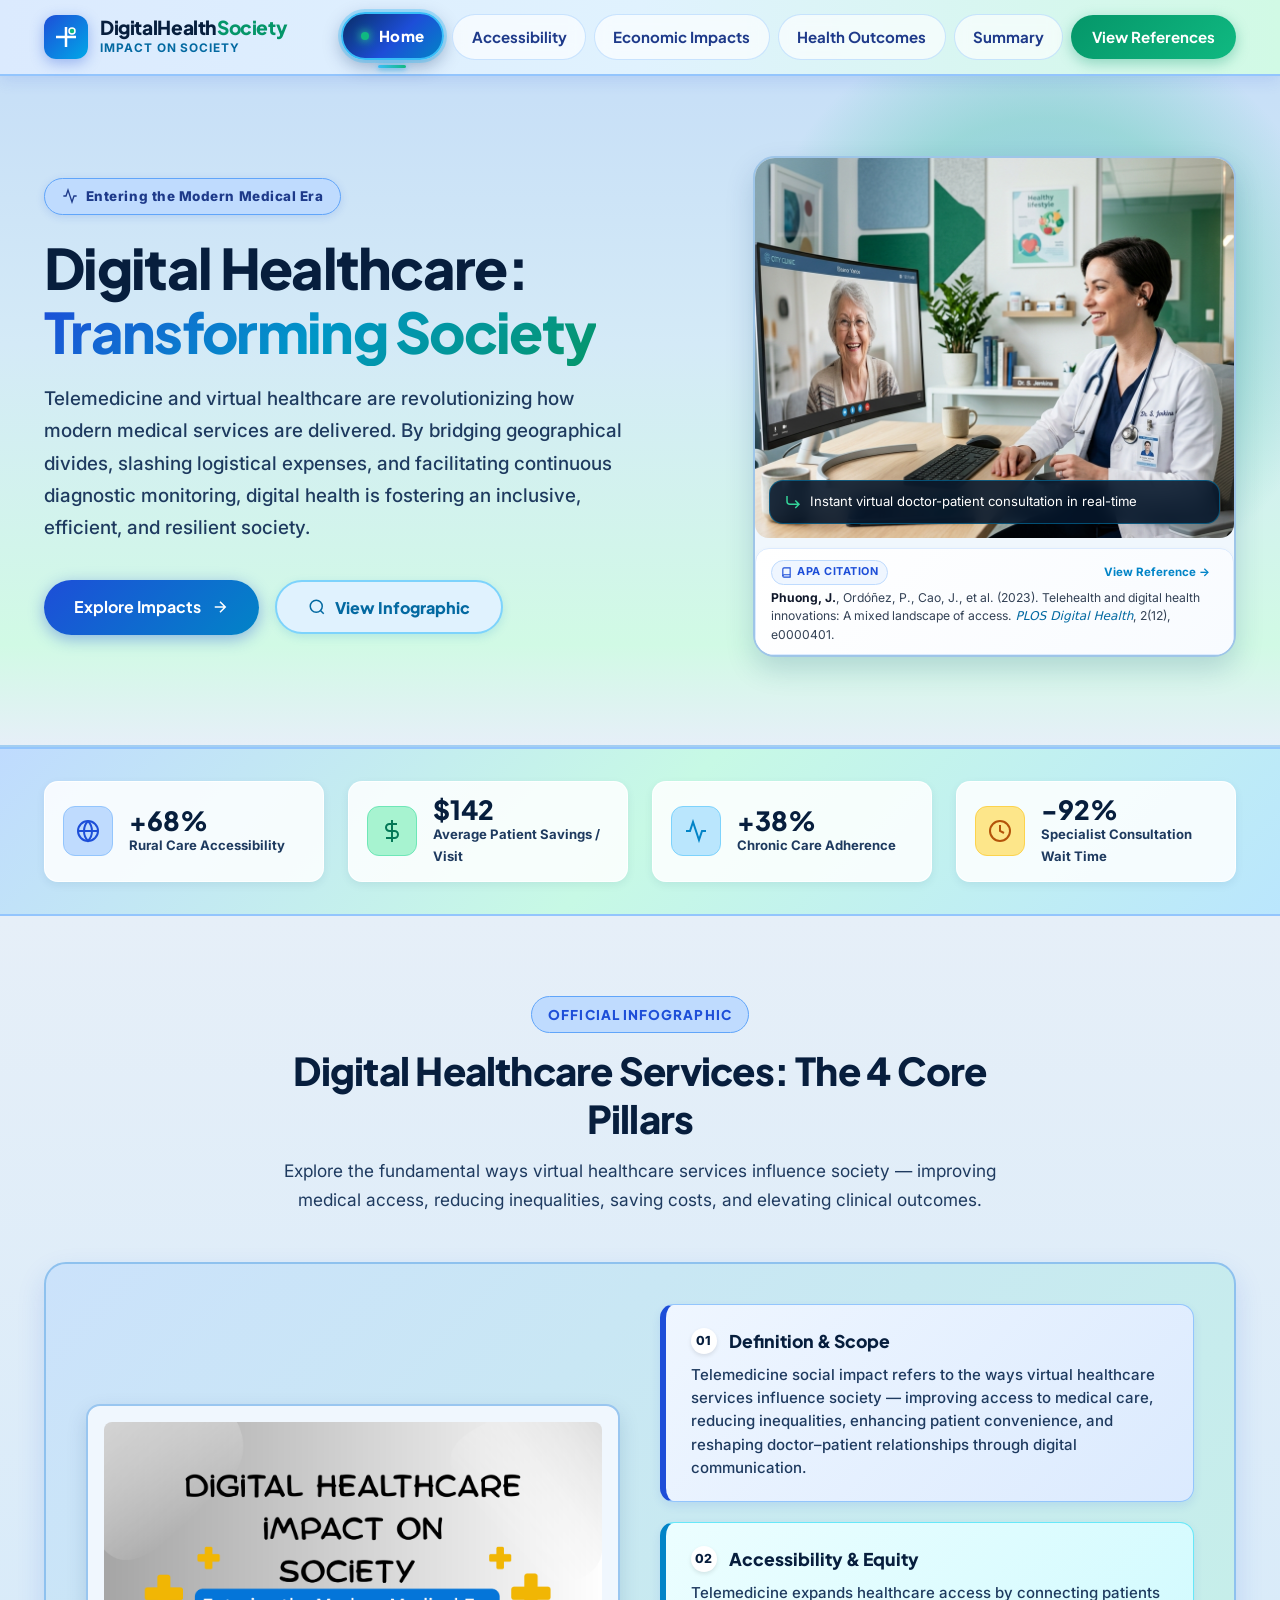
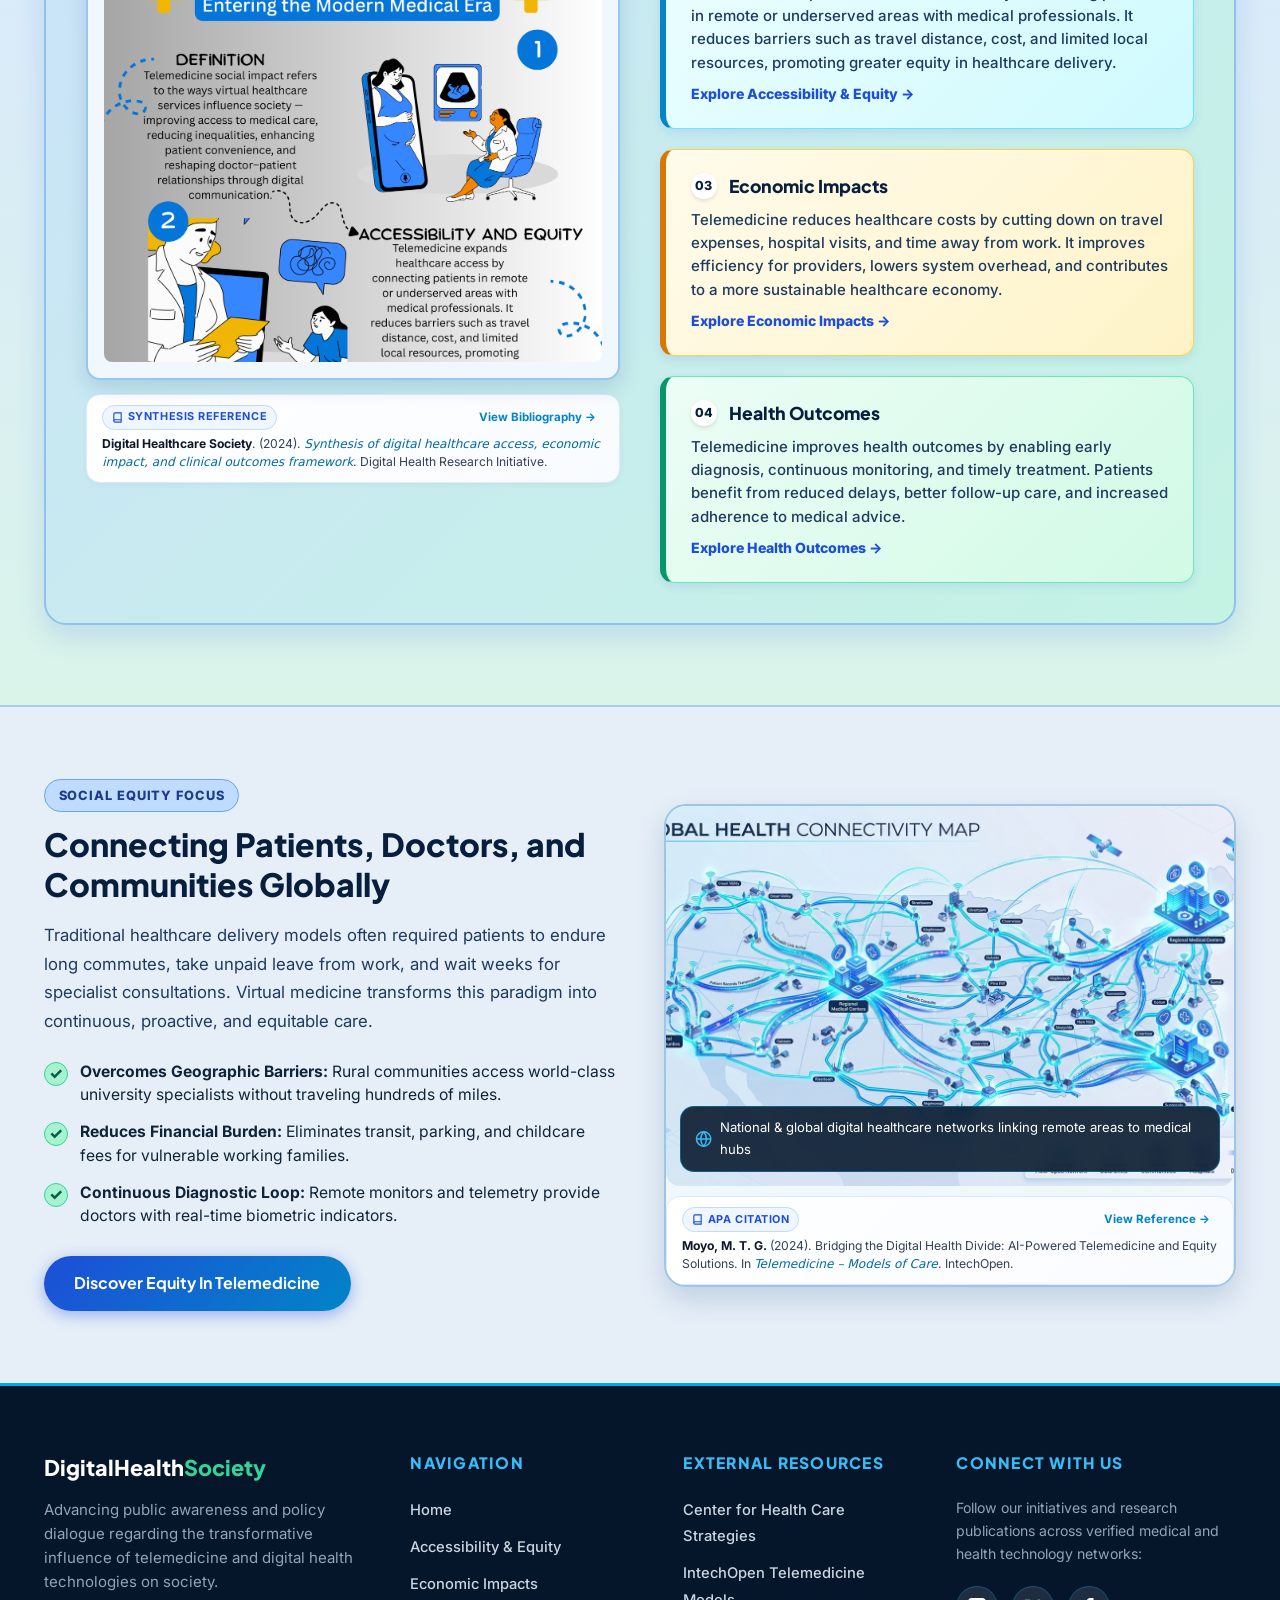
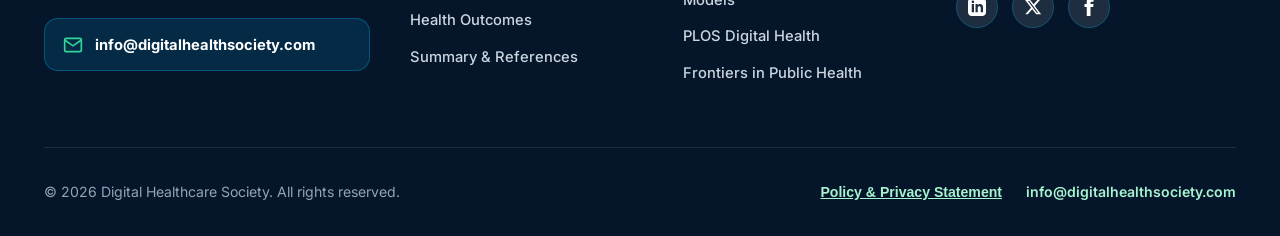
==== commit 2cb75319: "refactor: wrap infographic and citation components in a dedicated layout container" ====
--- a/index.html
+++ b/index.html
@@ -188,37 +188,39 @@
         </div>
 
         <div class="infographic-wrapper">
-          <!-- Embedded Infographic Graphic -->
-          <div class="infographic-card-frame">
-            <img src="assets/images/digital_healthcare_infographic.png" alt="Digital Healthcare Services Infographic detailing Definition, Accessibility and Equity, Economic Impacts, and Health Outcomes" class="infographic-preview-img" data-open-infographic>
-            <div class="infographic-overlay-action">
-              <button type="button" class="zoom-btn" data-open-infographic>
-                <svg width="20" height="20" viewBox="0 0 24 24" fill="none" stroke="currentColor" stroke-width="2">
-                  <circle cx="11" cy="11" r="8"/><path d="M21 21l-4.35-4.35M11 8v6M8 11h6"/>
-                </svg>
-                Click to Expand Full Infographic
-              </button>
-              <a href="assets/digital_healthcare_infographic.pdf" download class="btn btn-secondary" style="font-size: 0.85rem; padding: 0.5rem 1.2rem;">
-                <svg width="16" height="16" viewBox="0 0 24 24" fill="none" stroke="currentColor" stroke-width="2">
-                  <path d="M21 15v4a2 2 0 01-2 2H5a2 2 0 01-2-2v-4M7 10l5 5 5-5M12 15V3"/>
-                </svg>
-                Download PDF
-              </a>
-            </div>
-          </div>
-          <div class="photo-citation-card" style="margin-top: 0.85rem;">
-            <div class="citation-header-row">
-              <span class="citation-pill-badge">
-                <svg width="11" height="11" viewBox="0 0 24 24" fill="none" stroke="currentColor" stroke-width="2.5"><path d="M4 19.5A2.5 2.5 0 0 1 6.5 17H20"/><path d="M6.5 2H20v20H6.5A2.5 2.5 0 0 1 4 19.5v-15A2.5 2.5 0 0 1 6.5 2z"/></svg>
-                Synthesis Reference
-              </span>
-              <a href="summary.html#references" class="citation-ref-btn">
-                View Bibliography &rarr;
-              </a>
-            </div>
-            <p class="citation-apa-text">
-              <strong>Digital Healthcare Society</strong>. (2024). <em>Synthesis of digital healthcare access, economic impact, and clinical outcomes framework</em>. Digital Health Research Initiative.
-            </p>
+          <!-- Left Column: Embedded Infographic Graphic & Citation -->
+          <div class="infographic-left-col">
+            <div class="infographic-card-frame">
+              <img src="assets/images/digital_healthcare_infographic.png" alt="Digital Healthcare Services Infographic detailing Definition, Accessibility and Equity, Economic Impacts, and Health Outcomes" class="infographic-preview-img" data-open-infographic>
+              <div class="infographic-overlay-action">
+                <button type="button" class="zoom-btn" data-open-infographic>
+                  <svg width="20" height="20" viewBox="0 0 24 24" fill="none" stroke="currentColor" stroke-width="2">
+                    <circle cx="11" cy="11" r="8"/><path d="M21 21l-4.35-4.35M11 8v6M8 11h6"/>
+                  </svg>
+                  Click to Expand Full Infographic
+                </button>
+                <a href="assets/digital_healthcare_infographic.pdf" download class="btn btn-secondary" style="font-size: 0.85rem; padding: 0.5rem 1.2rem;">
+                  <svg width="16" height="16" viewBox="0 0 24 24" fill="none" stroke="currentColor" stroke-width="2">
+                    <path d="M21 15v4a2 2 0 01-2 2H5a2 2 0 01-2-2v-4M7 10l5 5 5-5M12 15V3"/>
+                  </svg>
+                  Download PDF
+                </a>
+              </div>
+            </div>
+            <div class="photo-citation-card" style="margin-top: 0.85rem;">
+              <div class="citation-header-row">
+                <span class="citation-pill-badge">
+                  <svg width="11" height="11" viewBox="0 0 24 24" fill="none" stroke="currentColor" stroke-width="2.5"><path d="M4 19.5A2.5 2.5 0 0 1 6.5 17H20"/><path d="M6.5 2H20v20H6.5A2.5 2.5 0 0 1 4 19.5v-15A2.5 2.5 0 0 1 6.5 2z"/></svg>
+                  Synthesis Reference
+                </span>
+                <a href="summary.html#references" class="citation-ref-btn">
+                  View Bibliography &rarr;
+                </a>
+              </div>
+              <p class="citation-apa-text">
+                <strong>Digital Healthcare Society</strong>. (2024). <em>Synthesis of digital healthcare access, economic impact, and clinical outcomes framework</em>. Digital Health Research Initiative.
+              </p>
+            </div>
           </div>
 
           <!-- 4 Pillars Interactive Explanations -->
